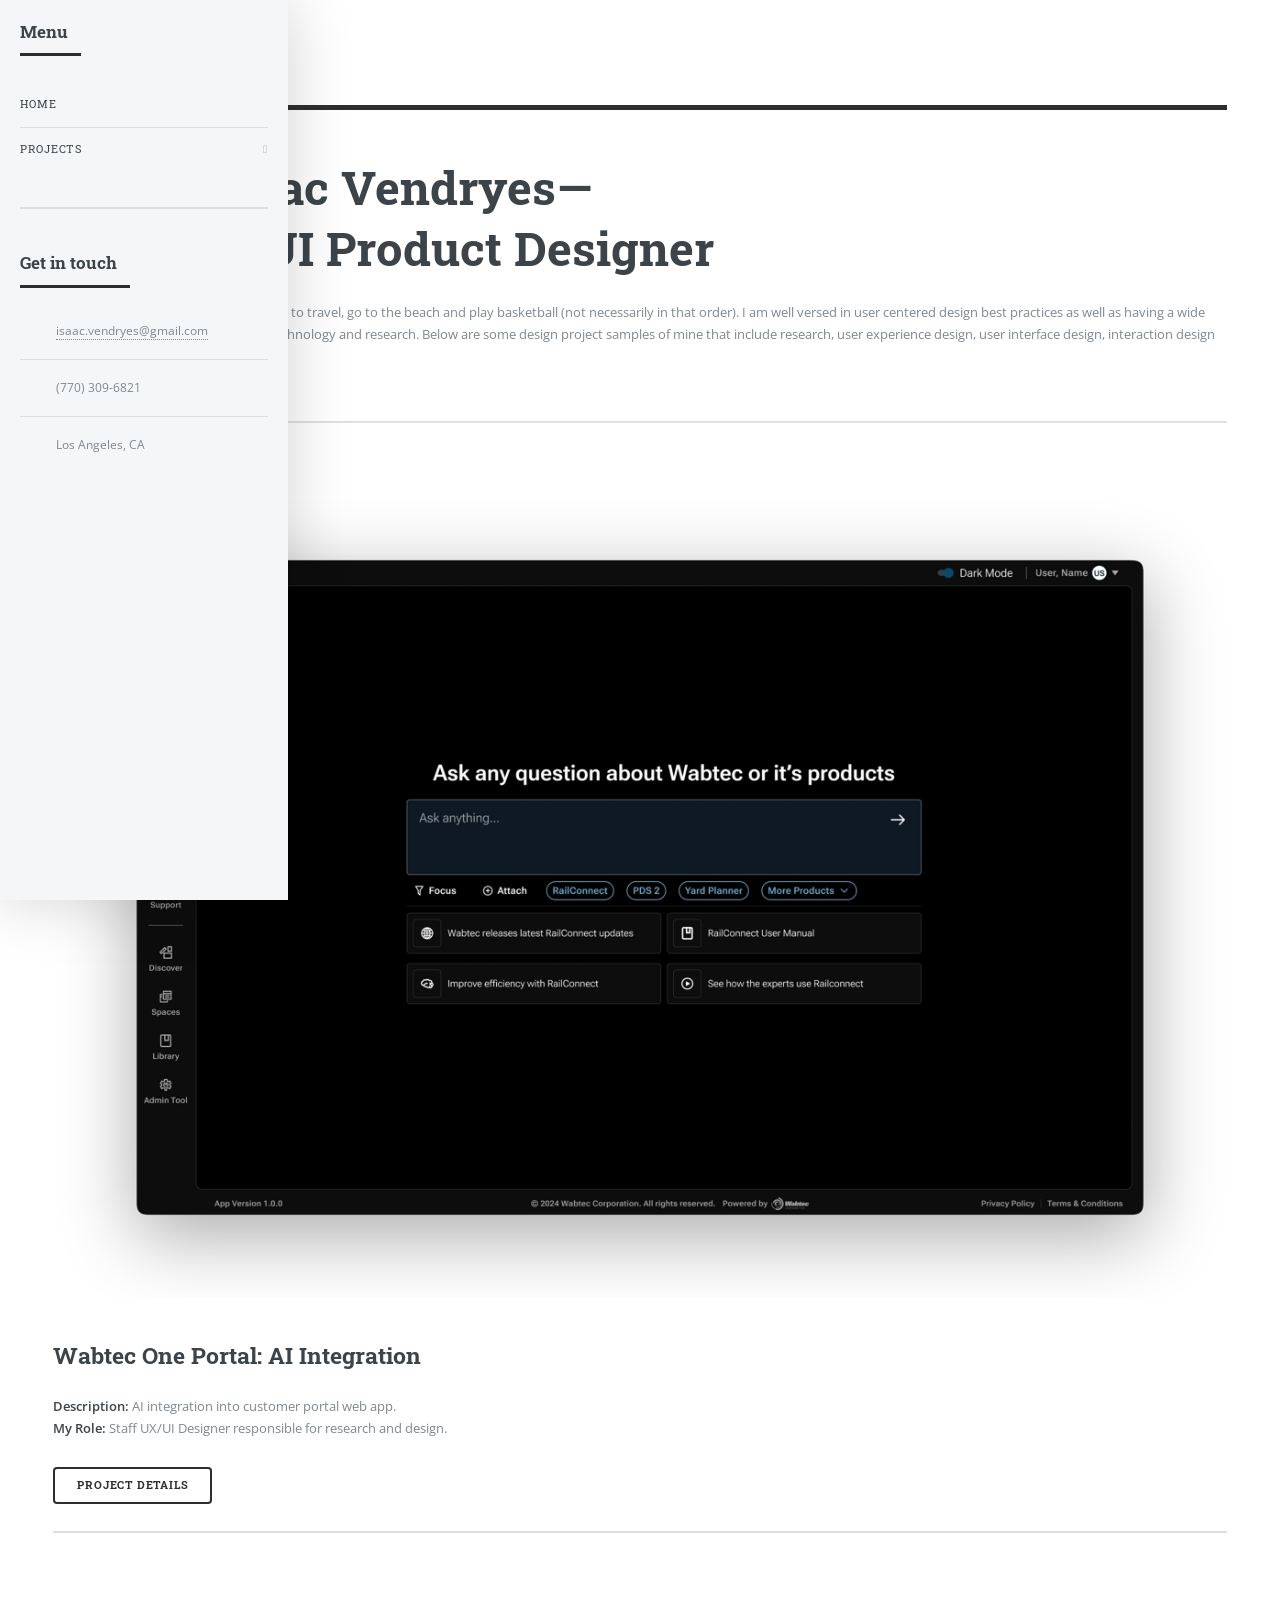
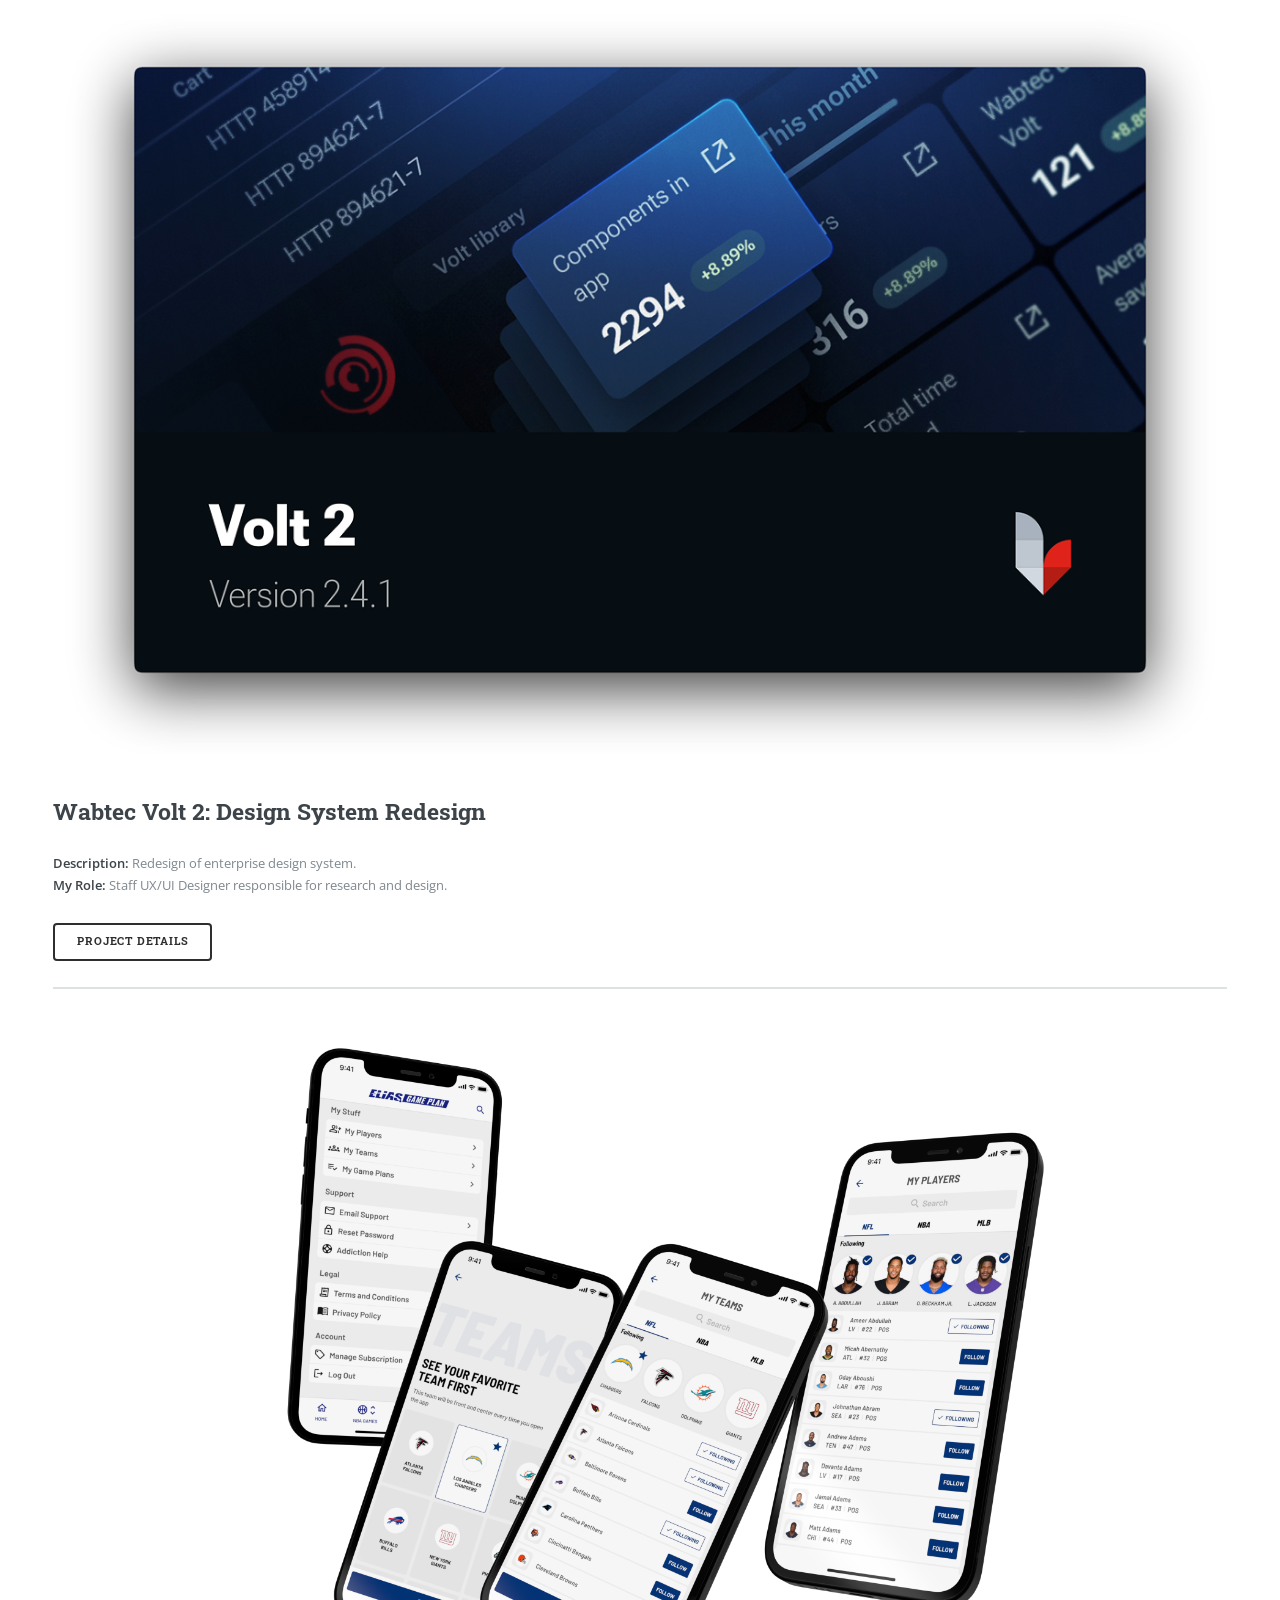
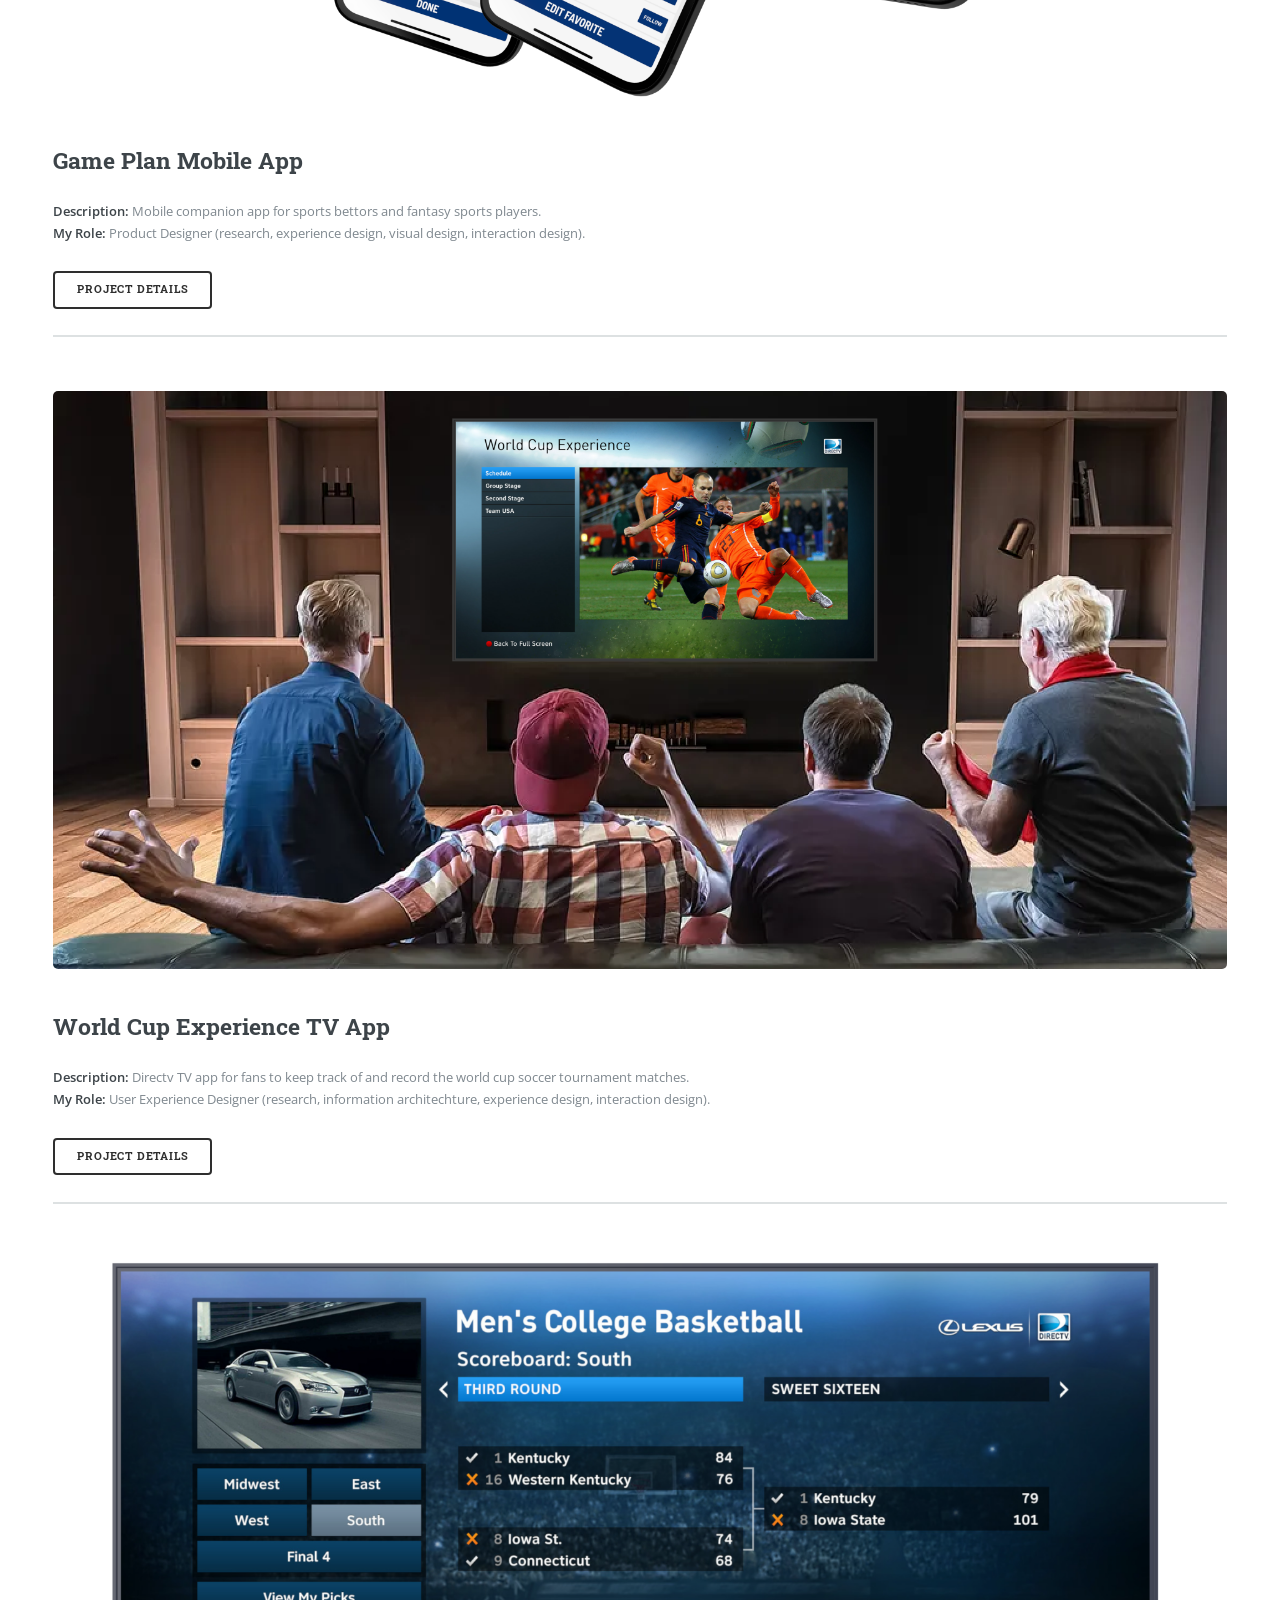
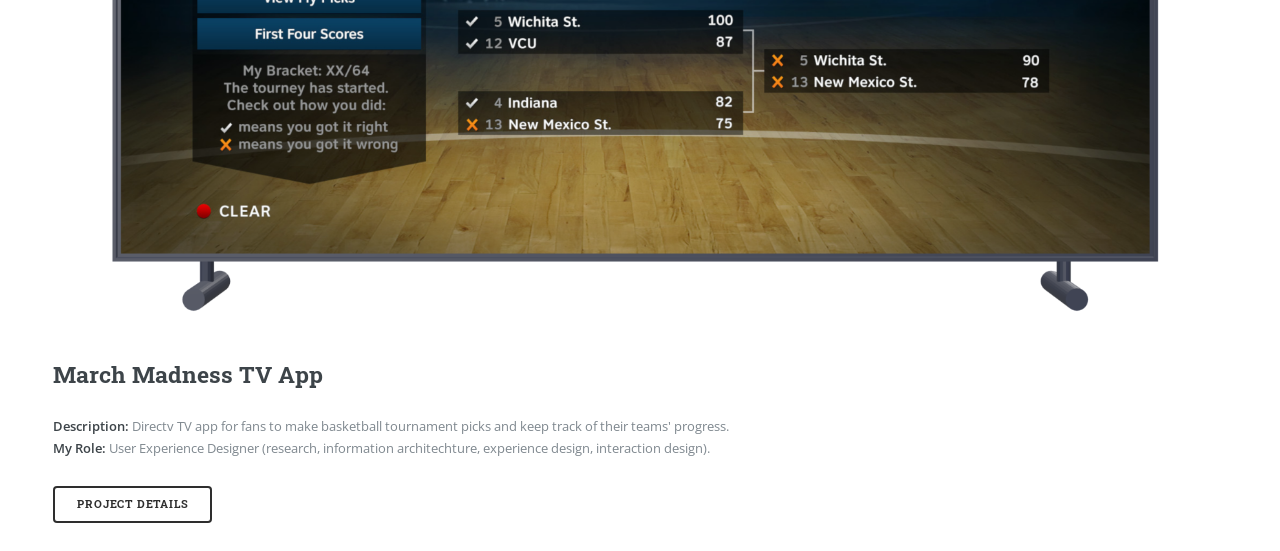
==== index.html @ cde34dbd "Copied codebase from local folder Copied portfolio website codebase from local folder" ====
<!DOCTYPE HTML>
<!--
	Editorial by HTML5 UP
	html5up.net | @ajlkn
	Free for personal and commercial use under the CCA 3.0 license (html5up.net/license)
-->
<html>
	<head>
		<!-- Global site tag (gtag.js) - Google Analytics -->
		<script async src="https://www.googletagmanager.com/gtag/js?id=UA-144030991-2"></script>
		<script>
		  window.dataLayer = window.dataLayer || [];
		  function gtag(){dataLayer.push(arguments);}
		  gtag('js', new Date());

		  gtag('config', 'UA-144030991-2');
		</script>
		<title>Isaac Vendryes — Product Design Portfolio</title>
		<meta charset="utf-8" />
		<meta name="viewport" content="width=device-width, initial-scale=1, user-scalable=no" />
		<!--[if lte IE 8]><script src="assets/js/ie/html5shiv.js"></script><![endif]-->
		<link rel="stylesheet" href="assets/css/main.css" />
		<!--[if lte IE 9]><link rel="stylesheet" href="assets/css/ie9.css" /><![endif]-->
		<!--[if lte IE 8]><link rel="stylesheet" href="assets/css/ie8.css" /><![endif]-->
	</head>
	<body>

		<!-- Wrapper -->
			<div id="wrapper">

				<!-- Main -->
					<div id="main">
						<div class="inner">

							<!-- Header -->
								<header id="header">
									<a href="index.html" class="logo"><strong>Isaac Vendryes</strong> Design Portfolio</a>
								</header>

							<!-- Banner -->
								<section id="banner">
									<div class="content">
										<header>
											<h1>Hi, I’m Isaac Vendryes—<br />
											 Staff UX/UI Product Designer</h1>
										</header>
										<p>I'm originally from Atlanta GA and I love to travel, go to the beach and play basketball (not necessarily in that order). I am well versed in user centered design best practices as well as having a wide skill set that spans the realms of art, technology and research. Below are some design project samples of mine that include research, user experience design, user interface design, interaction design and hand sketching.</p>
									</div>
								</section>
								<section>
									<span class="image main"><img src="img/wo_search_hero.png" alt="" /></span>

									<header class="main">
											<h2>Wabtec One Portal: AI Integration</h2>
									</header>
									<p>
										<b>Description: </b>AI integration into customer portal web app.
										<br>
										<b>My Role:</b> Staff UX/UI Designer responsible for research and design.
									</p>
									<a href="wabtec_one_ai_integration.html" class="button">project details</a>
								</section>
								<section>
									<span class="image main"><img src="img/v2_hero.png" alt="" /></span>

									<header class="main">
											<h2>Wabtec Volt 2: Design System Redesign</h2>
									</header>
									<p>
										<b>Description: </b>Redesign of enterprise design system.
										<br>
										<b>My Role:</b> Staff UX/UI Designer responsible for research and design.
									</p>
									<a href="volt2_design_system.html" class="button">project details</a>
								</section>
								<section>
									<span class="image main"><img src="img/gp_tossup.png" alt="" /></span>

									<header class="main">
											<h2>Game Plan Mobile App</h2>
									</header>
									<p>
										<b>Description: </b>Mobile companion app for sports bettors and fantasy sports players.
										<br>
										<b>My Role:</b> Product Designer (research, experience design, visual design, interaction design).
									</p>
									<a href="game_plan_mobile.html" class="button">project details</a>
								</section>
								<section>
									<span class="image main"><img src="img/wce_hero.png" alt="" /></span>

									<header class="main">
										<h2>World Cup Experience TV App</h2>
									</header>
									<p>
										<b>Description: </b>Directv TV app for fans to keep track of and record the world cup soccer tournament matches.
										<br>
										<b>My Role:</b> User Experience Designer (research, information architechture, experience design, interaction design).
									</p>
									<a href="world_cup_experience_tv_app.html" class="button">project details</a>
								</section>
								<section>
									<span class="image main"><img src="img/march_madness_hero.png" alt="" /></span>

									<header class="main">
										<h2>March Madness TV App</h2>
									</header>
									<p>
										<b>Description: </b>Directv TV app for fans to make basketball tournament picks and keep track of their teams' progress. 
										<br>
										<b>My Role:</b> User Experience Designer (research, information architechture, experience design, interaction design).
									</p>
									<a href="march_madness_tv_app.html" class="button">project details</a>
								</section>	
						</div>
					</div>

				<!-- Sidebar -->
						<div id="sidebar">
							<div class="inner">
								<nav id="menu">
									<header class="major">
										<h2>Menu</h2>
									</header>
									<ul>
										<li>
											<a href="index.html">Home</a>
										</li>
										<li>
											<span class="opener">Projects</span>
											<ul>
												<li><a href="https://www.figma.com/proto/1nWj0b2fGdoZUyURUzKcMD/Isaac-Vendryes---Design-Portfolio?node-id=517-562&page-id=210%3A451&starting-point-node-id=517%3A562&t=WQ0mRYRZgTZ2srFb-1" target="blank">Lastest Works</a></li>
												<li><a href="wabtec_one_ai_integration.html">Portal AI Integration</a></li>
												<li><a href="volt2_design_system.html">Design System Redesign</a></li>
												<li><a href="game_plan_mobile.html">Game Plan Mobile App</a></li>
												<li><a href="world_cup_experience_tv_app.html">World Cup Experience</a></li>
												<li><a href="march_madness_tv_app.html">March Madness</a></li>
											</ul>
										</li>
									</ul>	
								</nav>

								<!-- Section -->
								<section>
									<header class="major">
										<h2>Get in touch</h2>
									</header>
									<ul class="contact">
										<li class="fa-envelope-o"><a href="#">isaac.vendryes@gmail.com</a></li>
										<li class="fa-phone">(770) 309-6821</li>
										<li class="fa-home">Los Angeles, CA</li>
									</ul>
								</section>
							</div>
						</div>

		<!-- Scripts -->
			<script src="assets/js/jquery.min.js"></script>
			<script src="assets/js/skel.min.js"></script>
			<script src="assets/js/util.js"></script>
			<!--[if lte IE 8]><script src="assets/js/ie/respond.min.js"></script><![endif]-->
			<script src="assets/js/main.js"></script>

	</body>
</html>
---- assets/css/main.css ----
@import url(font-awesome.min.css);
@import url("https://fonts.googleapis.com/css?family=Open+Sans:400,600,400italic,600italic|Roboto+Slab:400,700");

/*
	Editorial by HTML5 UP
	html5up.net | @ajlkn
	Free for personal and commercial use under the CCA 3.0 license (html5up.net/license)
*/

/* Reset */

	html, body, div, span, applet, object, iframe, h1, h2, h3, h4, h5, h6, p, blockquote, pre, a, abbr, acronym, address, big, cite, code, del, dfn, em, img, ins, kbd, q, s, samp, small, strike, strong, sub, sup, tt, var, b, u, i, center, dl, dt, dd, ol, ul, li, fieldset, form, label, legend, table, caption, tbody, tfoot, thead, tr, th, td, article, aside, canvas, details, embed, figure, figcaption, footer, header, hgroup, menu, nav, output, ruby, section, summary, time, mark, audio, video {
		margin: 0;
		padding: 0;
		border: 0;
		font-size: 100%;
		font: inherit;
		vertical-align: baseline;
	}

	article, aside, details, figcaption, figure, footer, header, hgroup, menu, nav, section {
		display: block;
	}

	body {
		line-height: 1;
	}

	ol, ul {
		list-style: none;
	}

	blockquote, q {
		quotes: none;
	}

	blockquote:before, blockquote:after, q:before, q:after {
		content: '';
		content: none;
	}

	table {
		border-collapse: collapse;
		border-spacing: 0;
	}

	body {
		-webkit-text-size-adjust: none;
	}

/* Box Model */

	*, *:before, *:after {
		-moz-box-sizing: border-box;
		-webkit-box-sizing: border-box;
		box-sizing: border-box;
	}

/* Grid */

	.row {
		border-bottom: solid 1px transparent;
		-moz-box-sizing: border-box;
		-webkit-box-sizing: border-box;
		box-sizing: border-box;
	}

	.row > * {
		float: left;
		-moz-box-sizing: border-box;
		-webkit-box-sizing: border-box;
		box-sizing: border-box;
	}

	.row:after, .row:before {
		content: '';
		display: block;
		clear: both;
		height: 0;
	}

	.row.uniform > * > :first-child {
		margin-top: 0;
	}

	.row.uniform > * > :last-child {
		margin-bottom: 0;
	}

	.row.\30 \25 > * {
		padding: 0 0 0 0em;
	}

	.row.\30 \25 {
		margin: 0 0 -1px 0em;
	}

	.row.uniform.\30 \25 > * {
		padding: 0em 0 0 0em;
	}

	.row.uniform.\30 \25 {
		margin: 0em 0 -1px 0em;
	}

	.row > * {
		padding: 0 0 0 1.5em;
	}

	.row {
		margin: 0 0 -1px -1.5em;
	}

	.row.uniform > * {
		padding: 1.5em 0 0 1.5em;
	}

	.row.uniform {
		margin: -1.5em 0 -1px -1.5em;
	}

	.row.\32 00\25 > * {
		padding: 0 0 0 3em;
	}

	.row.\32 00\25 {
		margin: 0 0 -1px -3em;
	}

	.row.uniform.\32 00\25 > * {
		padding: 3em 0 0 3em;
	}

	.row.uniform.\32 00\25 {
		margin: -3em 0 -1px -3em;
	}

	.row.\31 50\25 > * {
		padding: 0 0 0 2.25em;
	}

	.row.\31 50\25 {
		margin: 0 0 -1px -2.25em;
	}

	.row.uniform.\31 50\25 > * {
		padding: 2.25em 0 0 2.25em;
	}

	.row.uniform.\31 50\25 {
		margin: -2.25em 0 -1px -2.25em;
	}

	.row.\35 0\25 > * {
		padding: 0 0 0 0.75em;
	}

	.row.\35 0\25 {
		margin: 0 0 -1px -0.75em;
	}

	.row.uniform.\35 0\25 > * {
		padding: 0.75em 0 0 0.75em;
	}

	.row.uniform.\35 0\25 {
		margin: -0.75em 0 -1px -0.75em;
	}

	.row.\32 5\25 > * {
		padding: 0 0 0 0.375em;
	}

	.row.\32 5\25 {
		margin: 0 0 -1px -0.375em;
	}

	.row.uniform.\32 5\25 > * {
		padding: 0.375em 0 0 0.375em;
	}

	.row.uniform.\32 5\25 {
		margin: -0.375em 0 -1px -0.375em;
	}

	.\31 2u, .\31 2u\24 {
		width: 100%;
		clear: none;
		margin-left: 0;
	}

	.\31 1u, .\31 1u\24 {
		width: 91.6666666667%;
		clear: none;
		margin-left: 0;
	}

	.\31 0u, .\31 0u\24 {
		width: 83.3333333333%;
		clear: none;
		margin-left: 0;
	}

	.\39 u, .\39 u\24 {
		width: 75%;
		clear: none;
		margin-left: 0;
	}

	.\38 u, .\38 u\24 {
		width: 66.6666666667%;
		clear: none;
		margin-left: 0;
	}

	.\37 u, .\37 u\24 {
		width: 58.3333333333%;
		clear: none;
		margin-left: 0;
	}

	.\36 u, .\36 u\24 {
		width: 50%;
		clear: none;
		margin-left: 0;
	}

	.\35 u, .\35 u\24 {
		width: 41.6666666667%;
		clear: none;
		margin-left: 0;
	}

	.\34 u, .\34 u\24 {
		width: 33.3333333333%;
		clear: none;
		margin-left: 0;
	}

	.\33 u, .\33 u\24 {
		width: 25%;
		clear: none;
		margin-left: 0;
	}

	.\32 u, .\32 u\24 {
		width: 16.6666666667%;
		clear: none;
		margin-left: 0;
	}

	.\31 u, .\31 u\24 {
		width: 8.3333333333%;
		clear: none;
		margin-left: 0;
	}

	.\31 2u\24 + *,
	.\31 1u\24 + *,
	.\31 0u\24 + *,
	.\39 u\24 + *,
	.\38 u\24 + *,
	.\37 u\24 + *,
	.\36 u\24 + *,
	.\35 u\24 + *,
	.\34 u\24 + *,
	.\33 u\24 + *,
	.\32 u\24 + *,
	.\31 u\24 + * {
		clear: left;
	}

	.\-11u {
		margin-left: 91.66667%;
	}

	.\-10u {
		margin-left: 83.33333%;
	}

	.\-9u {
		margin-left: 75%;
	}

	.\-8u {
		margin-left: 66.66667%;
	}

	.\-7u {
		margin-left: 58.33333%;
	}

	.\-6u {
		margin-left: 50%;
	}

	.\-5u {
		margin-left: 41.66667%;
	}

	.\-4u {
		margin-left: 33.33333%;
	}

	.\-3u {
		margin-left: 25%;
	}

	.\-2u {
		margin-left: 16.66667%;
	}

	.\-1u {
		margin-left: 8.33333%;
	}

	@media screen and (max-width: 1680px) {

		.row > * {
			padding: 0 0 0 1.5em;
		}

		.row {
			margin: 0 0 -1px -1.5em;
		}

		.row.uniform > * {
			padding: 1.5em 0 0 1.5em;
		}

		.row.uniform {
			margin: -1.5em 0 -1px -1.5em;
		}

		.row.\32 00\25 > * {
			padding: 0 0 0 3em;
		}

		.row.\32 00\25 {
			margin: 0 0 -1px -3em;
		}

		.row.uniform.\32 00\25 > * {
			padding: 3em 0 0 3em;
		}

		.row.uniform.\32 00\25 {
			margin: -3em 0 -1px -3em;
		}

		.row.\31 50\25 > * {
			padding: 0 0 0 2.25em;
		}

		.row.\31 50\25 {
			margin: 0 0 -1px -2.25em;
		}

		.row.uniform.\31 50\25 > * {
			padding: 2.25em 0 0 2.25em;
		}

		.row.uniform.\31 50\25 {
			margin: -2.25em 0 -1px -2.25em;
		}

		.row.\35 0\25 > * {
			padding: 0 0 0 0.75em;
		}

		.row.\35 0\25 {
			margin: 0 0 -1px -0.75em;
		}

		.row.uniform.\35 0\25 > * {
			padding: 0.75em 0 0 0.75em;
		}

		.row.uniform.\35 0\25 {
			margin: -0.75em 0 -1px -0.75em;
		}

		.row.\32 5\25 > * {
			padding: 0 0 0 0.375em;
		}

		.row.\32 5\25 {
			margin: 0 0 -1px -0.375em;
		}

		.row.uniform.\32 5\25 > * {
			padding: 0.375em 0 0 0.375em;
		}

		.row.uniform.\32 5\25 {
			margin: -0.375em 0 -1px -0.375em;
		}

		.\31 2u\28xlarge\29, .\31 2u\24\28xlarge\29 {
			width: 100%;
			clear: none;
			margin-left: 0;
		}

		.\31 1u\28xlarge\29, .\31 1u\24\28xlarge\29 {
			width: 91.6666666667%;
			clear: none;
			margin-left: 0;
		}

		.\31 0u\28xlarge\29, .\31 0u\24\28xlarge\29 {
			width: 83.3333333333%;
			clear: none;
			margin-left: 0;
		}

		.\39 u\28xlarge\29, .\39 u\24\28xlarge\29 {
			width: 75%;
			clear: none;
			margin-left: 0;
		}

		.\38 u\28xlarge\29, .\38 u\24\28xlarge\29 {
			width: 66.6666666667%;
			clear: none;
			margin-left: 0;
		}

		.\37 u\28xlarge\29, .\37 u\24\28xlarge\29 {
			width: 58.3333333333%;
			clear: none;
			margin-left: 0;
		}

		.\36 u\28xlarge\29, .\36 u\24\28xlarge\29 {
			width: 50%;
			clear: none;
			margin-left: 0;
		}

		.\35 u\28xlarge\29, .\35 u\24\28xlarge\29 {
			width: 41.6666666667%;
			clear: none;
			margin-left: 0;
		}

		.\34 u\28xlarge\29, .\34 u\24\28xlarge\29 {
			width: 33.3333333333%;
			clear: none;
			margin-left: 0;
		}

		.\33 u\28xlarge\29, .\33 u\24\28xlarge\29 {
			width: 25%;
			clear: none;
			margin-left: 0;
		}

		.\32 u\28xlarge\29, .\32 u\24\28xlarge\29 {
			width: 16.6666666667%;
			clear: none;
			margin-left: 0;
		}

		.\31 u\28xlarge\29, .\31 u\24\28xlarge\29 {
			width: 8.3333333333%;
			clear: none;
			margin-left: 0;
		}

		.\31 2u\24\28xlarge\29 + *,
		.\31 1u\24\28xlarge\29 + *,
		.\31 0u\24\28xlarge\29 + *,
		.\39 u\24\28xlarge\29 + *,
		.\38 u\24\28xlarge\29 + *,
		.\37 u\24\28xlarge\29 + *,
		.\36 u\24\28xlarge\29 + *,
		.\35 u\24\28xlarge\29 + *,
		.\34 u\24\28xlarge\29 + *,
		.\33 u\24\28xlarge\29 + *,
		.\32 u\24\28xlarge\29 + *,
		.\31 u\24\28xlarge\29 + * {
			clear: left;
		}

		.\-11u\28xlarge\29 {
			margin-left: 91.66667%;
		}

		.\-10u\28xlarge\29 {
			margin-left: 83.33333%;
		}

		.\-9u\28xlarge\29 {
			margin-left: 75%;
		}

		.\-8u\28xlarge\29 {
			margin-left: 66.66667%;
		}

		.\-7u\28xlarge\29 {
			margin-left: 58.33333%;
		}

		.\-6u\28xlarge\29 {
			margin-left: 50%;
		}

		.\-5u\28xlarge\29 {
			margin-left: 41.66667%;
		}

		.\-4u\28xlarge\29 {
			margin-left: 33.33333%;
		}

		.\-3u\28xlarge\29 {
			margin-left: 25%;
		}

		.\-2u\28xlarge\29 {
			margin-left: 16.66667%;
		}

		.\-1u\28xlarge\29 {
			margin-left: 8.33333%;
		}

	}

	@media screen and (max-width: 1280px) {

		.row > * {
			padding: 0 0 0 1.5em;
		}

		.row {
			margin: 0 0 -1px -1.5em;
		}

		.row.uniform > * {
			padding: 1.5em 0 0 1.5em;
		}

		.row.uniform {
			margin: -1.5em 0 -1px -1.5em;
		}

		.row.\32 00\25 > * {
			padding: 0 0 0 3em;
		}

		.row.\32 00\25 {
			margin: 0 0 -1px -3em;
		}

		.row.uniform.\32 00\25 > * {
			padding: 3em 0 0 3em;
		}

		.row.uniform.\32 00\25 {
			margin: -3em 0 -1px -3em;
		}

		.row.\31 50\25 > * {
			padding: 0 0 0 2.25em;
		}

		.row.\31 50\25 {
			margin: 0 0 -1px -2.25em;
		}

		.row.uniform.\31 50\25 > * {
			padding: 2.25em 0 0 2.25em;
		}

		.row.uniform.\31 50\25 {
			margin: -2.25em 0 -1px -2.25em;
		}

		.row.\35 0\25 > * {
			padding: 0 0 0 0.75em;
		}

		.row.\35 0\25 {
			margin: 0 0 -1px -0.75em;
		}

		.row.uniform.\35 0\25 > * {
			padding: 0.75em 0 0 0.75em;
		}

		.row.uniform.\35 0\25 {
			margin: -0.75em 0 -1px -0.75em;
		}

		.row.\32 5\25 > * {
			padding: 0 0 0 0.375em;
		}

		.row.\32 5\25 {
			margin: 0 0 -1px -0.375em;
		}

		.row.uniform.\32 5\25 > * {
			padding: 0.375em 0 0 0.375em;
		}

		.row.uniform.\32 5\25 {
			margin: -0.375em 0 -1px -0.375em;
		}

		.\31 2u\28large\29, .\31 2u\24\28large\29 {
			width: 100%;
			clear: none;
			margin-left: 0;
		}

		.\31 1u\28large\29, .\31 1u\24\28large\29 {
			width: 91.6666666667%;
			clear: none;
			margin-left: 0;
		}

		.\31 0u\28large\29, .\31 0u\24\28large\29 {
			width: 83.3333333333%;
			clear: none;
			margin-left: 0;
		}

		.\39 u\28large\29, .\39 u\24\28large\29 {
			width: 75%;
			clear: none;
			margin-left: 0;
		}

		.\38 u\28large\29, .\38 u\24\28large\29 {
			width: 66.6666666667%;
			clear: none;
			margin-left: 0;
		}

		.\37 u\28large\29, .\37 u\24\28large\29 {
			width: 58.3333333333%;
			clear: none;
			margin-left: 0;
		}

		.\36 u\28large\29, .\36 u\24\28large\29 {
			width: 50%;
			clear: none;
			margin-left: 0;
		}

		.\35 u\28large\29, .\35 u\24\28large\29 {
			width: 41.6666666667%;
			clear: none;
			margin-left: 0;
		}

		.\34 u\28large\29, .\34 u\24\28large\29 {
			width: 33.3333333333%;
			clear: none;
			margin-left: 0;
		}

		.\33 u\28large\29, .\33 u\24\28large\29 {
			width: 25%;
			clear: none;
			margin-left: 0;
		}

		.\32 u\28large\29, .\32 u\24\28large\29 {
			width: 16.6666666667%;
			clear: none;
			margin-left: 0;
		}

		.\31 u\28large\29, .\31 u\24\28large\29 {
			width: 8.3333333333%;
			clear: none;
			margin-left: 0;
		}

		.\31 2u\24\28large\29 + *,
		.\31 1u\24\28large\29 + *,
		.\31 0u\24\28large\29 + *,
		.\39 u\24\28large\29 + *,
		.\38 u\24\28large\29 + *,
		.\37 u\24\28large\29 + *,
		.\36 u\24\28large\29 + *,
		.\35 u\24\28large\29 + *,
		.\34 u\24\28large\29 + *,
		.\33 u\24\28large\29 + *,
		.\32 u\24\28large\29 + *,
		.\31 u\24\28large\29 + * {
			clear: left;
		}

		.\-11u\28large\29 {
			margin-left: 91.66667%;
		}

		.\-10u\28large\29 {
			margin-left: 83.33333%;
		}

		.\-9u\28large\29 {
			margin-left: 75%;
		}

		.\-8u\28large\29 {
			margin-left: 66.66667%;
		}

		.\-7u\28large\29 {
			margin-left: 58.33333%;
		}

		.\-6u\28large\29 {
			margin-left: 50%;
		}

		.\-5u\28large\29 {
			margin-left: 41.66667%;
		}

		.\-4u\28large\29 {
			margin-left: 33.33333%;
		}

		.\-3u\28large\29 {
			margin-left: 25%;
		}

		.\-2u\28large\29 {
			margin-left: 16.66667%;
		}

		.\-1u\28large\29 {
			margin-left: 8.33333%;
		}

	}

	@media screen and (max-width: 980px) {

		.row > * {
			padding: 0 0 0 1.5em;
		}

		.row {
			margin: 0 0 -1px -1.5em;
		}

		.row.uniform > * {
			padding: 1.5em 0 0 1.5em;
		}

		.row.uniform {
			margin: -1.5em 0 -1px -1.5em;
		}

		.row.\32 00\25 > * {
			padding: 0 0 0 3em;
		}

		.row.\32 00\25 {
			margin: 0 0 -1px -3em;
		}

		.row.uniform.\32 00\25 > * {
			padding: 3em 0 0 3em;
		}

		.row.uniform.\32 00\25 {
			margin: -3em 0 -1px -3em;
		}

		.row.\31 50\25 > * {
			padding: 0 0 0 2.25em;
		}

		.row.\31 50\25 {
			margin: 0 0 -1px -2.25em;
		}

		.row.uniform.\31 50\25 > * {
			padding: 2.25em 0 0 2.25em;
		}

		.row.uniform.\31 50\25 {
			margin: -2.25em 0 -1px -2.25em;
		}

		.row.\35 0\25 > * {
			padding: 0 0 0 0.75em;
		}

		.row.\35 0\25 {
			margin: 0 0 -1px -0.75em;
		}

		.row.uniform.\35 0\25 > * {
			padding: 0.75em 0 0 0.75em;
		}

		.row.uniform.\35 0\25 {
			margin: -0.75em 0 -1px -0.75em;
		}

		.row.\32 5\25 > * {
			padding: 0 0 0 0.375em;
		}

		.row.\32 5\25 {
			margin: 0 0 -1px -0.375em;
		}

		.row.uniform.\32 5\25 > * {
			padding: 0.375em 0 0 0.375em;
		}

		.row.uniform.\32 5\25 {
			margin: -0.375em 0 -1px -0.375em;
		}

		.\31 2u\28medium\29, .\31 2u\24\28medium\29 {
			width: 100%;
			clear: none;
			margin-left: 0;
		}

		.\31 1u\28medium\29, .\31 1u\24\28medium\29 {
			width: 91.6666666667%;
			clear: none;
			margin-left: 0;
		}

		.\31 0u\28medium\29, .\31 0u\24\28medium\29 {
			width: 83.3333333333%;
			clear: none;
			margin-left: 0;
		}

		.\39 u\28medium\29, .\39 u\24\28medium\29 {
			width: 75%;
			clear: none;
			margin-left: 0;
		}

		.\38 u\28medium\29, .\38 u\24\28medium\29 {
			width: 66.6666666667%;
			clear: none;
			margin-left: 0;
		}

		.\37 u\28medium\29, .\37 u\24\28medium\29 {
			width: 58.3333333333%;
			clear: none;
			margin-left: 0;
		}

		.\36 u\28medium\29, .\36 u\24\28medium\29 {
			width: 50%;
			clear: none;
			margin-left: 0;
		}

		.\35 u\28medium\29, .\35 u\24\28medium\29 {
			width: 41.6666666667%;
			clear: none;
			margin-left: 0;
		}

		.\34 u\28medium\29, .\34 u\24\28medium\29 {
			width: 33.3333333333%;
			clear: none;
			margin-left: 0;
		}

		.\33 u\28medium\29, .\33 u\24\28medium\29 {
			width: 25%;
			clear: none;
			margin-left: 0;
		}

		.\32 u\28medium\29, .\32 u\24\28medium\29 {
			width: 16.6666666667%;
			clear: none;
			margin-left: 0;
		}

		.\31 u\28medium\29, .\31 u\24\28medium\29 {
			width: 8.3333333333%;
			clear: none;
			margin-left: 0;
		}

		.\31 2u\24\28medium\29 + *,
		.\31 1u\24\28medium\29 + *,
		.\31 0u\24\28medium\29 + *,
		.\39 u\24\28medium\29 + *,
		.\38 u\24\28medium\29 + *,
		.\37 u\24\28medium\29 + *,
		.\36 u\24\28medium\29 + *,
		.\35 u\24\28medium\29 + *,
		.\34 u\24\28medium\29 + *,
		.\33 u\24\28medium\29 + *,
		.\32 u\24\28medium\29 + *,
		.\31 u\24\28medium\29 + * {
			clear: left;
		}

		.\-11u\28medium\29 {
			margin-left: 91.66667%;
		}

		.\-10u\28medium\29 {
			margin-left: 83.33333%;
		}

		.\-9u\28medium\29 {
			margin-left: 75%;
		}

		.\-8u\28medium\29 {
			margin-left: 66.66667%;
		}

		.\-7u\28medium\29 {
			margin-left: 58.33333%;
		}

		.\-6u\28medium\29 {
			margin-left: 50%;
		}

		.\-5u\28medium\29 {
			margin-left: 41.66667%;
		}

		.\-4u\28medium\29 {
			margin-left: 33.33333%;
		}

		.\-3u\28medium\29 {
			margin-left: 25%;
		}

		.\-2u\28medium\29 {
			margin-left: 16.66667%;
		}

		.\-1u\28medium\29 {
			margin-left: 8.33333%;
		}

	}

	@media screen and (max-width: 736px) {

		.row > * {
			padding: 0 0 0 1.5em;
		}

		.row {
			margin: 0 0 -1px -1.5em;
		}

		.row.uniform > * {
			padding: 1.5em 0 0 1.5em;
		}

		.row.uniform {
			margin: -1.5em 0 -1px -1.5em;
		}

		.row.\32 00\25 > * {
			padding: 0 0 0 3em;
		}

		.row.\32 00\25 {
			margin: 0 0 -1px -3em;
		}

		.row.uniform.\32 00\25 > * {
			padding: 3em 0 0 3em;
		}

		.row.uniform.\32 00\25 {
			margin: -3em 0 -1px -3em;
		}

		.row.\31 50\25 > * {
			padding: 0 0 0 2.25em;
		}

		.row.\31 50\25 {
			margin: 0 0 -1px -2.25em;
		}

		.row.uniform.\31 50\25 > * {
			padding: 2.25em 0 0 2.25em;
		}

		.row.uniform.\31 50\25 {
			margin: -2.25em 0 -1px -2.25em;
		}

		.row.\35 0\25 > * {
			padding: 0 0 0 0.75em;
		}

		.row.\35 0\25 {
			margin: 0 0 -1px -0.75em;
		}

		.row.uniform.\35 0\25 > * {
			padding: 0.75em 0 0 0.75em;
		}

		.row.uniform.\35 0\25 {
			margin: -0.75em 0 -1px -0.75em;
		}

		.row.\32 5\25 > * {
			padding: 0 0 0 0.375em;
		}

		.row.\32 5\25 {
			margin: 0 0 -1px -0.375em;
		}

		.row.uniform.\32 5\25 > * {
			padding: 0.375em 0 0 0.375em;
		}

		.row.uniform.\32 5\25 {
			margin: -0.375em 0 -1px -0.375em;
		}

		.\31 2u\28small\29, .\31 2u\24\28small\29 {
			width: 100%;
			clear: none;
			margin-left: 0;
		}

		.\31 1u\28small\29, .\31 1u\24\28small\29 {
			width: 91.6666666667%;
			clear: none;
			margin-left: 0;
		}

		.\31 0u\28small\29, .\31 0u\24\28small\29 {
			width: 83.3333333333%;
			clear: none;
			margin-left: 0;
		}

		.\39 u\28small\29, .\39 u\24\28small\29 {
			width: 75%;
			clear: none;
			margin-left: 0;
		}

		.\38 u\28small\29, .\38 u\24\28small\29 {
			width: 66.6666666667%;
			clear: none;
			margin-left: 0;
		}

		.\37 u\28small\29, .\37 u\24\28small\29 {
			width: 58.3333333333%;
			clear: none;
			margin-left: 0;
		}

		.\36 u\28small\29, .\36 u\24\28small\29 {
			width: 50%;
			clear: none;
			margin-left: 0;
		}

		.\35 u\28small\29, .\35 u\24\28small\29 {
			width: 41.6666666667%;
			clear: none;
			margin-left: 0;
		}

		.\34 u\28small\29, .\34 u\24\28small\29 {
			width: 33.3333333333%;
			clear: none;
			margin-left: 0;
		}

		.\33 u\28small\29, .\33 u\24\28small\29 {
			width: 25%;
			clear: none;
			margin-left: 0;
		}

		.\32 u\28small\29, .\32 u\24\28small\29 {
			width: 16.6666666667%;
			clear: none;
			margin-left: 0;
		}

		.\31 u\28small\29, .\31 u\24\28small\29 {
			width: 8.3333333333%;
			clear: none;
			margin-left: 0;
		}

		.\31 2u\24\28small\29 + *,
		.\31 1u\24\28small\29 + *,
		.\31 0u\24\28small\29 + *,
		.\39 u\24\28small\29 + *,
		.\38 u\24\28small\29 + *,
		.\37 u\24\28small\29 + *,
		.\36 u\24\28small\29 + *,
		.\35 u\24\28small\29 + *,
		.\34 u\24\28small\29 + *,
		.\33 u\24\28small\29 + *,
		.\32 u\24\28small\29 + *,
		.\31 u\24\28small\29 + * {
			clear: left;
		}

		.\-11u\28small\29 {
			margin-left: 91.66667%;
		}

		.\-10u\28small\29 {
			margin-left: 83.33333%;
		}

		.\-9u\28small\29 {
			margin-left: 75%;
		}

		.\-8u\28small\29 {
			margin-left: 66.66667%;
		}

		.\-7u\28small\29 {
			margin-left: 58.33333%;
		}

		.\-6u\28small\29 {
			margin-left: 50%;
		}

		.\-5u\28small\29 {
			margin-left: 41.66667%;
		}

		.\-4u\28small\29 {
			margin-left: 33.33333%;
		}

		.\-3u\28small\29 {
			margin-left: 25%;
		}

		.\-2u\28small\29 {
			margin-left: 16.66667%;
		}

		.\-1u\28small\29 {
			margin-left: 8.33333%;
		}

	}

	@media screen and (max-width: 480px) {

		.row > * {
			padding: 0 0 0 1.5em;
		}

		.row {
			margin: 0 0 -1px -1.5em;
		}

		.row.uniform > * {
			padding: 1.5em 0 0 1.5em;
		}

		.row.uniform {
			margin: -1.5em 0 -1px -1.5em;
		}

		.row.\32 00\25 > * {
			padding: 0 0 0 3em;
		}

		.row.\32 00\25 {
			margin: 0 0 -1px -3em;
		}

		.row.uniform.\32 00\25 > * {
			padding: 3em 0 0 3em;
		}

		.row.uniform.\32 00\25 {
			margin: -3em 0 -1px -3em;
		}

		.row.\31 50\25 > * {
			padding: 0 0 0 2.25em;
		}

		.row.\31 50\25 {
			margin: 0 0 -1px -2.25em;
		}

		.row.uniform.\31 50\25 > * {
			padding: 2.25em 0 0 2.25em;
		}

		.row.uniform.\31 50\25 {
			margin: -2.25em 0 -1px -2.25em;
		}

		.row.\35 0\25 > * {
			padding: 0 0 0 0.75em;
		}

		.row.\35 0\25 {
			margin: 0 0 -1px -0.75em;
		}

		.row.uniform.\35 0\25 > * {
			padding: 0.75em 0 0 0.75em;
		}

		.row.uniform.\35 0\25 {
			margin: -0.75em 0 -1px -0.75em;
		}

		.row.\32 5\25 > * {
			padding: 0 0 0 0.375em;
		}

		.row.\32 5\25 {
			margin: 0 0 -1px -0.375em;
		}

		.row.uniform.\32 5\25 > * {
			padding: 0.375em 0 0 0.375em;
		}

		.row.uniform.\32 5\25 {
			margin: -0.375em 0 -1px -0.375em;
		}

		.\31 2u\28xsmall\29, .\31 2u\24\28xsmall\29 {
			width: 100%;
			clear: none;
			margin-left: 0;
		}

		.\31 1u\28xsmall\29, .\31 1u\24\28xsmall\29 {
			width: 91.6666666667%;
			clear: none;
			margin-left: 0;
		}

		.\31 0u\28xsmall\29, .\31 0u\24\28xsmall\29 {
			width: 83.3333333333%;
			clear: none;
			margin-left: 0;
		}

		.\39 u\28xsmall\29, .\39 u\24\28xsmall\29 {
			width: 75%;
			clear: none;
			margin-left: 0;
		}

		.\38 u\28xsmall\29, .\38 u\24\28xsmall\29 {
			width: 66.6666666667%;
			clear: none;
			margin-left: 0;
		}

		.\37 u\28xsmall\29, .\37 u\24\28xsmall\29 {
			width: 58.3333333333%;
			clear: none;
			margin-left: 0;
		}

		.\36 u\28xsmall\29, .\36 u\24\28xsmall\29 {
			width: 50%;
			clear: none;
			margin-left: 0;
		}

		.\35 u\28xsmall\29, .\35 u\24\28xsmall\29 {
			width: 41.6666666667%;
			clear: none;
			margin-left: 0;
		}

		.\34 u\28xsmall\29, .\34 u\24\28xsmall\29 {
			width: 33.3333333333%;
			clear: none;
			margin-left: 0;
		}

		.\33 u\28xsmall\29, .\33 u\24\28xsmall\29 {
			width: 25%;
			clear: none;
			margin-left: 0;
		}

		.\32 u\28xsmall\29, .\32 u\24\28xsmall\29 {
			width: 16.6666666667%;
			clear: none;
			margin-left: 0;
		}

		.\31 u\28xsmall\29, .\31 u\24\28xsmall\29 {
			width: 8.3333333333%;
			clear: none;
			margin-left: 0;
		}

		.\31 2u\24\28xsmall\29 + *,
		.\31 1u\24\28xsmall\29 + *,
		.\31 0u\24\28xsmall\29 + *,
		.\39 u\24\28xsmall\29 + *,
		.\38 u\24\28xsmall\29 + *,
		.\37 u\24\28xsmall\29 + *,
		.\36 u\24\28xsmall\29 + *,
		.\35 u\24\28xsmall\29 + *,
		.\34 u\24\28xsmall\29 + *,
		.\33 u\24\28xsmall\29 + *,
		.\32 u\24\28xsmall\29 + *,
		.\31 u\24\28xsmall\29 + * {
			clear: left;
		}

		.\-11u\28xsmall\29 {
			margin-left: 91.66667%;
		}

		.\-10u\28xsmall\29 {
			margin-left: 83.33333%;
		}

		.\-9u\28xsmall\29 {
			margin-left: 75%;
		}

		.\-8u\28xsmall\29 {
			margin-left: 66.66667%;
		}

		.\-7u\28xsmall\29 {
			margin-left: 58.33333%;
		}

		.\-6u\28xsmall\29 {
			margin-left: 50%;
		}

		.\-5u\28xsmall\29 {
			margin-left: 41.66667%;
		}

		.\-4u\28xsmall\29 {
			margin-left: 33.33333%;
		}

		.\-3u\28xsmall\29 {
			margin-left: 25%;
		}

		.\-2u\28xsmall\29 {
			margin-left: 16.66667%;
		}

		.\-1u\28xsmall\29 {
			margin-left: 8.33333%;
		}

	}

	@media screen and (max-width: 360px) {

		.row > * {
			padding: 0 0 0 1.5em;
		}

		.row {
			margin: 0 0 -1px -1.5em;
		}

		.row.uniform > * {
			padding: 1.5em 0 0 1.5em;
		}

		.row.uniform {
			margin: -1.5em 0 -1px -1.5em;
		}

		.row.\32 00\25 > * {
			padding: 0 0 0 3em;
		}

		.row.\32 00\25 {
			margin: 0 0 -1px -3em;
		}

		.row.uniform.\32 00\25 > * {
			padding: 3em 0 0 3em;
		}

		.row.uniform.\32 00\25 {
			margin: -3em 0 -1px -3em;
		}

		.row.\31 50\25 > * {
			padding: 0 0 0 2.25em;
		}

		.row.\31 50\25 {
			margin: 0 0 -1px -2.25em;
		}

		.row.uniform.\31 50\25 > * {
			padding: 2.25em 0 0 2.25em;
		}

		.row.uniform.\31 50\25 {
			margin: -2.25em 0 -1px -2.25em;
		}

		.row.\35 0\25 > * {
			padding: 0 0 0 0.75em;
		}

		.row.\35 0\25 {
			margin: 0 0 -1px -0.75em;
		}

		.row.uniform.\35 0\25 > * {
			padding: 0.75em 0 0 0.75em;
		}

		.row.uniform.\35 0\25 {
			margin: -0.75em 0 -1px -0.75em;
		}

		.row.\32 5\25 > * {
			padding: 0 0 0 0.375em;
		}

		.row.\32 5\25 {
			margin: 0 0 -1px -0.375em;
		}

		.row.uniform.\32 5\25 > * {
			padding: 0.375em 0 0 0.375em;
		}

		.row.uniform.\32 5\25 {
			margin: -0.375em 0 -1px -0.375em;
		}

		.\31 2u\28xxsmall\29, .\31 2u\24\28xxsmall\29 {
			width: 100%;
			clear: none;
			margin-left: 0;
		}

		.\31 1u\28xxsmall\29, .\31 1u\24\28xxsmall\29 {
			width: 91.6666666667%;
			clear: none;
			margin-left: 0;
		}

		.\31 0u\28xxsmall\29, .\31 0u\24\28xxsmall\29 {
			width: 83.3333333333%;
			clear: none;
			margin-left: 0;
		}

		.\39 u\28xxsmall\29, .\39 u\24\28xxsmall\29 {
			width: 75%;
			clear: none;
			margin-left: 0;
		}

		.\38 u\28xxsmall\29, .\38 u\24\28xxsmall\29 {
			width: 66.6666666667%;
			clear: none;
			margin-left: 0;
		}

		.\37 u\28xxsmall\29, .\37 u\24\28xxsmall\29 {
			width: 58.3333333333%;
			clear: none;
			margin-left: 0;
		}

		.\36 u\28xxsmall\29, .\36 u\24\28xxsmall\29 {
			width: 50%;
			clear: none;
			margin-left: 0;
		}

		.\35 u\28xxsmall\29, .\35 u\24\28xxsmall\29 {
			width: 41.6666666667%;
			clear: none;
			margin-left: 0;
		}

		.\34 u\28xxsmall\29, .\34 u\24\28xxsmall\29 {
			width: 33.3333333333%;
			clear: none;
			margin-left: 0;
		}

		.\33 u\28xxsmall\29, .\33 u\24\28xxsmall\29 {
			width: 25%;
			clear: none;
			margin-left: 0;
		}

		.\32 u\28xxsmall\29, .\32 u\24\28xxsmall\29 {
			width: 16.6666666667%;
			clear: none;
			margin-left: 0;
		}

		.\31 u\28xxsmall\29, .\31 u\24\28xxsmall\29 {
			width: 8.3333333333%;
			clear: none;
			margin-left: 0;
		}

		.\31 2u\24\28xxsmall\29 + *,
		.\31 1u\24\28xxsmall\29 + *,
		.\31 0u\24\28xxsmall\29 + *,
		.\39 u\24\28xxsmall\29 + *,
		.\38 u\24\28xxsmall\29 + *,
		.\37 u\24\28xxsmall\29 + *,
		.\36 u\24\28xxsmall\29 + *,
		.\35 u\24\28xxsmall\29 + *,
		.\34 u\24\28xxsmall\29 + *,
		.\33 u\24\28xxsmall\29 + *,
		.\32 u\24\28xxsmall\29 + *,
		.\31 u\24\28xxsmall\29 + * {
			clear: left;
		}

		.\-11u\28xxsmall\29 {
			margin-left: 91.66667%;
		}

		.\-10u\28xxsmall\29 {
			margin-left: 83.33333%;
		}

		.\-9u\28xxsmall\29 {
			margin-left: 75%;
		}

		.\-8u\28xxsmall\29 {
			margin-left: 66.66667%;
		}

		.\-7u\28xxsmall\29 {
			margin-left: 58.33333%;
		}

		.\-6u\28xxsmall\29 {
			margin-left: 50%;
		}

		.\-5u\28xxsmall\29 {
			margin-left: 41.66667%;
		}

		.\-4u\28xxsmall\29 {
			margin-left: 33.33333%;
		}

		.\-3u\28xxsmall\29 {
			margin-left: 25%;
		}

		.\-2u\28xxsmall\29 {
			margin-left: 16.66667%;
		}

		.\-1u\28xxsmall\29 {
			margin-left: 8.33333%;
		}

	}

	@media screen and (min-width: 1681px) {

		.row > * {
			padding: 0 0 0 1.5em;
		}

		.row {
			margin: 0 0 -1px -1.5em;
		}

		.row.uniform > * {
			padding: 1.5em 0 0 1.5em;
		}

		.row.uniform {
			margin: -1.5em 0 -1px -1.5em;
		}

		.row.\32 00\25 > * {
			padding: 0 0 0 3em;
		}

		.row.\32 00\25 {
			margin: 0 0 -1px -3em;
		}

		.row.uniform.\32 00\25 > * {
			padding: 3em 0 0 3em;
		}

		.row.uniform.\32 00\25 {
			margin: -3em 0 -1px -3em;
		}

		.row.\31 50\25 > * {
			padding: 0 0 0 2.25em;
		}

		.row.\31 50\25 {
			margin: 0 0 -1px -2.25em;
		}

		.row.uniform.\31 50\25 > * {
			padding: 2.25em 0 0 2.25em;
		}

		.row.uniform.\31 50\25 {
			margin: -2.25em 0 -1px -2.25em;
		}

		.row.\35 0\25 > * {
			padding: 0 0 0 0.75em;
		}

		.row.\35 0\25 {
			margin: 0 0 -1px -0.75em;
		}

		.row.uniform.\35 0\25 > * {
			padding: 0.75em 0 0 0.75em;
		}

		.row.uniform.\35 0\25 {
			margin: -0.75em 0 -1px -0.75em;
		}

		.row.\32 5\25 > * {
			padding: 0 0 0 0.375em;
		}

		.row.\32 5\25 {
			margin: 0 0 -1px -0.375em;
		}

		.row.uniform.\32 5\25 > * {
			padding: 0.375em 0 0 0.375em;
		}

		.row.uniform.\32 5\25 {
			margin: -0.375em 0 -1px -0.375em;
		}

		.\31 2u\28xlarge-to-max\29, .\31 2u\24\28xlarge-to-max\29 {
			width: 100%;
			clear: none;
			margin-left: 0;
		}

		.\31 1u\28xlarge-to-max\29, .\31 1u\24\28xlarge-to-max\29 {
			width: 91.6666666667%;
			clear: none;
			margin-left: 0;
		}

		.\31 0u\28xlarge-to-max\29, .\31 0u\24\28xlarge-to-max\29 {
			width: 83.3333333333%;
			clear: none;
			margin-left: 0;
		}

		.\39 u\28xlarge-to-max\29, .\39 u\24\28xlarge-to-max\29 {
			width: 75%;
			clear: none;
			margin-left: 0;
		}

		.\38 u\28xlarge-to-max\29, .\38 u\24\28xlarge-to-max\29 {
			width: 66.6666666667%;
			clear: none;
			margin-left: 0;
		}

		.\37 u\28xlarge-to-max\29, .\37 u\24\28xlarge-to-max\29 {
			width: 58.3333333333%;
			clear: none;
			margin-left: 0;
		}

		.\36 u\28xlarge-to-max\29, .\36 u\24\28xlarge-to-max\29 {
			width: 50%;
			clear: none;
			margin-left: 0;
		}

		.\35 u\28xlarge-to-max\29, .\35 u\24\28xlarge-to-max\29 {
			width: 41.6666666667%;
			clear: none;
			margin-left: 0;
		}

		.\34 u\28xlarge-to-max\29, .\34 u\24\28xlarge-to-max\29 {
			width: 33.3333333333%;
			clear: none;
			margin-left: 0;
		}

		.\33 u\28xlarge-to-max\29, .\33 u\24\28xlarge-to-max\29 {
			width: 25%;
			clear: none;
			margin-left: 0;
		}

		.\32 u\28xlarge-to-max\29, .\32 u\24\28xlarge-to-max\29 {
			width: 16.6666666667%;
			clear: none;
			margin-left: 0;
		}

		.\31 u\28xlarge-to-max\29, .\31 u\24\28xlarge-to-max\29 {
			width: 8.3333333333%;
			clear: none;
			margin-left: 0;
		}

		.\31 2u\24\28xlarge-to-max\29 + *,
		.\31 1u\24\28xlarge-to-max\29 + *,
		.\31 0u\24\28xlarge-to-max\29 + *,
		.\39 u\24\28xlarge-to-max\29 + *,
		.\38 u\24\28xlarge-to-max\29 + *,
		.\37 u\24\28xlarge-to-max\29 + *,
		.\36 u\24\28xlarge-to-max\29 + *,
		.\35 u\24\28xlarge-to-max\29 + *,
		.\34 u\24\28xlarge-to-max\29 + *,
		.\33 u\24\28xlarge-to-max\29 + *,
		.\32 u\24\28xlarge-to-max\29 + *,
		.\31 u\24\28xlarge-to-max\29 + * {
			clear: left;
		}

		.\-11u\28xlarge-to-max\29 {
			margin-left: 91.66667%;
		}

		.\-10u\28xlarge-to-max\29 {
			margin-left: 83.33333%;
		}

		.\-9u\28xlarge-to-max\29 {
			margin-left: 75%;
		}

		.\-8u\28xlarge-to-max\29 {
			margin-left: 66.66667%;
		}

		.\-7u\28xlarge-to-max\29 {
			margin-left: 58.33333%;
		}

		.\-6u\28xlarge-to-max\29 {
			margin-left: 50%;
		}

		.\-5u\28xlarge-to-max\29 {
			margin-left: 41.66667%;
		}

		.\-4u\28xlarge-to-max\29 {
			margin-left: 33.33333%;
		}

		.\-3u\28xlarge-to-max\29 {
			margin-left: 25%;
		}

		.\-2u\28xlarge-to-max\29 {
			margin-left: 16.66667%;
		}

		.\-1u\28xlarge-to-max\29 {
			margin-left: 8.33333%;
		}

	}

	@media screen and (min-width: 481px) and (max-width: 1680px) {

		.row > * {
			padding: 0 0 0 1.5em;
		}

		.row {
			margin: 0 0 -1px -1.5em;
		}

		.row.uniform > * {
			padding: 1.5em 0 0 1.5em;
		}

		.row.uniform {
			margin: -1.5em 0 -1px -1.5em;
		}

		.row.\32 00\25 > * {
			padding: 0 0 0 3em;
		}

		.row.\32 00\25 {
			margin: 0 0 -1px -3em;
		}

		.row.uniform.\32 00\25 > * {
			padding: 3em 0 0 3em;
		}

		.row.uniform.\32 00\25 {
			margin: -3em 0 -1px -3em;
		}

		.row.\31 50\25 > * {
			padding: 0 0 0 2.25em;
		}

		.row.\31 50\25 {
			margin: 0 0 -1px -2.25em;
		}

		.row.uniform.\31 50\25 > * {
			padding: 2.25em 0 0 2.25em;
		}

		.row.uniform.\31 50\25 {
			margin: -2.25em 0 -1px -2.25em;
		}

		.row.\35 0\25 > * {
			padding: 0 0 0 0.75em;
		}

		.row.\35 0\25 {
			margin: 0 0 -1px -0.75em;
		}

		.row.uniform.\35 0\25 > * {
			padding: 0.75em 0 0 0.75em;
		}

		.row.uniform.\35 0\25 {
			margin: -0.75em 0 -1px -0.75em;
		}

		.row.\32 5\25 > * {
			padding: 0 0 0 0.375em;
		}

		.row.\32 5\25 {
			margin: 0 0 -1px -0.375em;
		}

		.row.uniform.\32 5\25 > * {
			padding: 0.375em 0 0 0.375em;
		}

		.row.uniform.\32 5\25 {
			margin: -0.375em 0 -1px -0.375em;
		}

		.\31 2u\28small-to-xlarge\29, .\31 2u\24\28small-to-xlarge\29 {
			width: 100%;
			clear: none;
			margin-left: 0;
		}

		.\31 1u\28small-to-xlarge\29, .\31 1u\24\28small-to-xlarge\29 {
			width: 91.6666666667%;
			clear: none;
			margin-left: 0;
		}

		.\31 0u\28small-to-xlarge\29, .\31 0u\24\28small-to-xlarge\29 {
			width: 83.3333333333%;
			clear: none;
			margin-left: 0;
		}

		.\39 u\28small-to-xlarge\29, .\39 u\24\28small-to-xlarge\29 {
			width: 75%;
			clear: none;
			margin-left: 0;
		}

		.\38 u\28small-to-xlarge\29, .\38 u\24\28small-to-xlarge\29 {
			width: 66.6666666667%;
			clear: none;
			margin-left: 0;
		}

		.\37 u\28small-to-xlarge\29, .\37 u\24\28small-to-xlarge\29 {
			width: 58.3333333333%;
			clear: none;
			margin-left: 0;
		}

		.\36 u\28small-to-xlarge\29, .\36 u\24\28small-to-xlarge\29 {
			width: 50%;
			clear: none;
			margin-left: 0;
		}

		.\35 u\28small-to-xlarge\29, .\35 u\24\28small-to-xlarge\29 {
			width: 41.6666666667%;
			clear: none;
			margin-left: 0;
		}

		.\34 u\28small-to-xlarge\29, .\34 u\24\28small-to-xlarge\29 {
			width: 33.3333333333%;
			clear: none;
			margin-left: 0;
		}

		.\33 u\28small-to-xlarge\29, .\33 u\24\28small-to-xlarge\29 {
			width: 25%;
			clear: none;
			margin-left: 0;
		}

		.\32 u\28small-to-xlarge\29, .\32 u\24\28small-to-xlarge\29 {
			width: 16.6666666667%;
			clear: none;
			margin-left: 0;
		}

		.\31 u\28small-to-xlarge\29, .\31 u\24\28small-to-xlarge\29 {
			width: 8.3333333333%;
			clear: none;
			margin-left: 0;
		}

		.\31 2u\24\28small-to-xlarge\29 + *,
		.\31 1u\24\28small-to-xlarge\29 + *,
		.\31 0u\24\28small-to-xlarge\29 + *,
		.\39 u\24\28small-to-xlarge\29 + *,
		.\38 u\24\28small-to-xlarge\29 + *,
		.\37 u\24\28small-to-xlarge\29 + *,
		.\36 u\24\28small-to-xlarge\29 + *,
		.\35 u\24\28small-to-xlarge\29 + *,
		.\34 u\24\28small-to-xlarge\29 + *,
		.\33 u\24\28small-to-xlarge\29 + *,
		.\32 u\24\28small-to-xlarge\29 + *,
		.\31 u\24\28small-to-xlarge\29 + * {
			clear: left;
		}

		.\-11u\28small-to-xlarge\29 {
			margin-left: 91.66667%;
		}

		.\-10u\28small-to-xlarge\29 {
			margin-left: 83.33333%;
		}

		.\-9u\28small-to-xlarge\29 {
			margin-left: 75%;
		}

		.\-8u\28small-to-xlarge\29 {
			margin-left: 66.66667%;
		}

		.\-7u\28small-to-xlarge\29 {
			margin-left: 58.33333%;
		}

		.\-6u\28small-to-xlarge\29 {
			margin-left: 50%;
		}

		.\-5u\28small-to-xlarge\29 {
			margin-left: 41.66667%;
		}

		.\-4u\28small-to-xlarge\29 {
			margin-left: 33.33333%;
		}

		.\-3u\28small-to-xlarge\29 {
			margin-left: 25%;
		}

		.\-2u\28small-to-xlarge\29 {
			margin-left: 16.66667%;
		}

		.\-1u\28small-to-xlarge\29 {
			margin-left: 8.33333%;
		}

	}

/* Basic */

	@-ms-viewport {
		width: device-width;
	}

	body {
		-ms-overflow-style: scrollbar;
	}

	@media screen and (max-width: 480px) {

		html, body {
			min-width: 320px;
		}

	}

	body {
		background: #ffffff;
	}

		body.is-loading *, body.is-loading *:before, body.is-loading *:after, body.is-resizing *, body.is-resizing *:before, body.is-resizing *:after {
			-moz-animation: none !important;
			-webkit-animation: none !important;
			-ms-animation: none !important;
			animation: none !important;
			-moz-transition: none !important;
			-webkit-transition: none !important;
			-ms-transition: none !important;
			transition: none !important;
		}

/* Type */

	body, input, select, textarea {
		color: #7f888f;
		font-family: "Open Sans", sans-serif;
		font-size: 13pt;
		font-weight: 400;
		line-height: 1.65;
	}

		@media screen and (max-width: 1680px) {

			body, input, select, textarea {
				font-size: 11pt;
			}

		}

		@media screen and (max-width: 1280px) {

			body, input, select, textarea {
				font-size: 10pt;
			}

		}

		@media screen and (max-width: 360px) {

			body, input, select, textarea {
				font-size: 9pt;
			}

		}

	a {
		-moz-transition: color 0.2s ease-in-out, border-bottom-color 0.2s ease-in-out;
		-webkit-transition: color 0.2s ease-in-out, border-bottom-color 0.2s ease-in-out;
		-ms-transition: color 0.2s ease-in-out, border-bottom-color 0.2s ease-in-out;
		transition: color 0.2s ease-in-out, border-bottom-color 0.2s ease-in-out;
		border-bottom: dotted 1px;
		color: #2E2E2E;
		text-decoration: none;
	}

		a:hover {
			border-bottom-color: #2E2E2E;
			color: #2E2E2E !important;
		}

			a:hover strong {
				color: inherit;
			}

	strong, b {
		color: #3d4449;
		font-weight: 600;
	}

	em, i {
		font-style: italic;
	}

	p {
		margin: 0 0 2em 0;
	}

	h1, h2, h3, h4, h5, h6 {
		color: #3d4449;
		font-family: "Roboto Slab", serif;
		font-weight: 700;
		line-height: 1.5;
		margin: 0 0 1em 0;
	}

		h1 a, h2 a, h3 a, h4 a, h5 a, h6 a {
			color: inherit;
			text-decoration: none;
		}

	h1 {
		font-size: 3em;
		margin: 0 0 0.5em 0;
		line-height: 1.3;
	}

	h2 {
		font-size: 1.75em;
	}

	h3 {
		font-size: 1.25em;
	}

	h4 {
		font-size: 1.1em;
	}

	h5 {
		font-size: 0.9em;
	}

	h6 {
		font-size: 0.7em;
	}

	@media screen and (max-width: 1680px) {

		h1 {
			font-size: 3.5em;
		}

	}

	@media screen and (max-width: 980px) {

		h1 {
			font-size: 3.25em;
		}

	}

	@media screen and (max-width: 736px) {

		h1 {
			font-size: 2em;
			line-height: 1.4;
		}

		h2 {
			font-size: 1.5em;
		}

	}

	sub {
		font-size: 0.8em;
		position: relative;
		top: 0.5em;
	}

	sup {
		font-size: 0.8em;
		position: relative;
		top: -0.5em;
	}

	blockquote {
		border-left: solid 3px rgba(210, 215, 217, 0.75);
		font-style: italic;
		margin: 0 0 2em 0;
		padding: 0.5em 0 0.5em 2em;
	}

	code {
		background: rgba(230, 235, 237, 0.25);
		border-radius: 0.375em;
		border: solid 1px rgba(210, 215, 217, 0.75);
		font-family: "Courier New", monospace;
		font-size: 0.9em;
		margin: 0 0.25em;
		padding: 0.25em 0.65em;
	}

	pre {
		-webkit-overflow-scrolling: touch;
		font-family: "Courier New", monospace;
		font-size: 0.9em;
		margin: 0 0 2em 0;
	}

		pre code {
			display: block;
			line-height: 1.75;
			padding: 1em 1.5em;
			overflow-x: auto;
		}

	hr {
		border: 0;
		border-bottom: solid 1px rgba(210, 215, 217, 0.75);
		margin: 2em 0;
	}

		hr.major {
			margin: 3em 0;
		}

	.align-left {
		text-align: left;
	}

	.align-center {
		text-align: center;
	}

	.align-right {
		text-align: right;
	}

/* Section/Article */

	section.special, article.special {
		text-align: center;
	}

	header p {
		font-family: "Roboto Slab", serif;
		font-size: 1em;
		font-weight: 400;
		letter-spacing: 0.075em;
		margin-top: -0.5em;
		text-transform: uppercase;
	}

	header.major > :last-child {
		border-bottom: solid 3px #2E2E2E;
		display: inline-block;
		margin: 0 0 2em 0;
		padding: 0 0.75em 0.5em 0;
	}

	header.main > :last-child {
		margin: 0 0 1em 0;
	}

/* Form */

	form {
		margin: 0 0 2em 0;
	}

	label {
		color: #3d4449;
		display: block;
		font-size: 0.9em;
		font-weight: 600;
		margin: 0 0 1em 0;
	}

	input[type="text"],
	input[type="password"],
	input[type="email"],
	input[type="tel"],
	input[type="search"],
	input[type="url"],
	select,
	textarea {
		-moz-appearance: none;
		-webkit-appearance: none;
		-ms-appearance: none;
		appearance: none;
		background: #ffffff;
		border-radius: 0.375em;
		border: none;
		border: solid 1px rgba(210, 215, 217, 0.75);
		color: inherit;
		display: block;
		outline: 0;
		padding: 0 1em;
		text-decoration: none;
		width: 100%;
	}

		input[type="text"]:invalid,
		input[type="password"]:invalid,
		input[type="email"]:invalid,
		input[type="tel"]:invalid,
		input[type="search"]:invalid,
		input[type="url"]:invalid,
		select:invalid,
		textarea:invalid {
			box-shadow: none;
		}

		input[type="text"]:focus,
		input[type="password"]:focus,
		input[type="email"]:focus,
		input[type="tel"]:focus,
		input[type="search"]:focus,
		input[type="url"]:focus,
		select:focus,
		textarea:focus {
			border-color: #2E2E2E;
			box-shadow: 0 0 0 1px #2E2E2E;
		}

	.select-wrapper {
		text-decoration: none;
		display: block;
		position: relative;
	}

		.select-wrapper:before {
			-moz-osx-font-smoothing: grayscale;
			-webkit-font-smoothing: antialiased;
			font-family: FontAwesome;
			font-style: normal;
			font-weight: normal;
			text-transform: none !important;
		}

		.select-wrapper:before {
			color: rgba(210, 215, 217, 0.75);
			content: '\f078';
			display: block;
			height: 2.75em;
			line-height: 2.75em;
			pointer-events: none;
			position: absolute;
			right: 0;
			text-align: center;
			top: 0;
			width: 2.75em;
		}

		.select-wrapper select::-ms-expand {
			display: none;
		}

	input[type="text"],
	input[type="password"],
	input[type="email"],
	input[type="tel"],
	input[type="search"],
	input[type="url"],
	select {
		height: 2.75em;
	}

	textarea {
		padding: 0.75em 1em;
	}

	input[type="checkbox"],
	input[type="radio"] {
		-moz-appearance: none;
		-webkit-appearance: none;
		-ms-appearance: none;
		appearance: none;
		display: block;
		float: left;
		margin-right: -2em;
		opacity: 0;
		width: 1em;
		z-index: -1;
	}

		input[type="checkbox"] + label,
		input[type="radio"] + label {
			text-decoration: none;
			color: #7f888f;
			cursor: pointer;
			display: inline-block;
			font-size: 1em;
			font-weight: 400;
			padding-left: 2.4em;
			padding-right: 0.75em;
			position: relative;
		}

			input[type="checkbox"] + label:before,
			input[type="radio"] + label:before {
				-moz-osx-font-smoothing: grayscale;
				-webkit-font-smoothing: antialiased;
				font-family: FontAwesome;
				font-style: normal;
				font-weight: normal;
				text-transform: none !important;
			}

			input[type="checkbox"] + label:before,
			input[type="radio"] + label:before {
				background: #ffffff;
				border-radius: 0.375em;
				border: solid 1px rgba(210, 215, 217, 0.75);
				content: '';
				display: inline-block;
				height: 1.65em;
				left: 0;
				line-height: 1.58125em;
				position: absolute;
				text-align: center;
				top: 0;
				width: 1.65em;
			}

		input[type="checkbox"]:checked + label:before,
		input[type="radio"]:checked + label:before {
			background: #3d4449;
			border-color: #3d4449;
			color: #ffffff;
			content: '\f00c';
		}

		input[type="checkbox"]:focus + label:before,
		input[type="radio"]:focus + label:before {
			border-color: #2E2E2E;
			box-shadow: 0 0 0 1px #2E2E2E;
		}

	input[type="checkbox"] + label:before {
		border-radius: 0.375em;
	}

	input[type="radio"] + label:before {
		border-radius: 100%;
	}

	::-webkit-input-placeholder {
		color: #9fa3a6 !important;
		opacity: 1.0;
	}

	:-moz-placeholder {
		color: #9fa3a6 !important;
		opacity: 1.0;
	}

	::-moz-placeholder {
		color: #9fa3a6 !important;
		opacity: 1.0;
	}

	:-ms-input-placeholder {
		color: #9fa3a6 !important;
		opacity: 1.0;
	}

	.formerize-placeholder {
		color: #9fa3a6 !important;
		opacity: 1.0;
	}

/* Box */

	.box {
		border-radius: 0.375em;
		border: solid 1px rgba(210, 215, 217, 0.75);
		margin-bottom: 2em;
		padding: 1.5em;
	}

		.box > :last-child,
		.box > :last-child > :last-child,
		.box > :last-child > :last-child > :last-child {
			margin-bottom: 0;
		}

		.box.alt {
			border: 0;
			border-radius: 0;
			padding: 0;
		}

/* Icon */

	.icon {
		text-decoration: none;
		border-bottom: none;
		position: relative;
	}

		.icon:before {
			-moz-osx-font-smoothing: grayscale;
			-webkit-font-smoothing: antialiased;
			font-family: FontAwesome;
			font-style: normal;
			font-weight: normal;
			text-transform: none !important;
		}

		.icon > .label {
			display: none;
		}

/* Image */

	.image {
		border-radius: 0.375em;
		border: 0;
		display: inline-block;
		position: relative;
	}

		.image img {
			border-radius: 0.375em;
			display: block;
		}

		.image.left, .image.right {
			max-width: 40%;
		}

			.image.left img, .image.right img {
				width: 100%;
			}

		.image.left {
			float: left;
			padding: 0 1.5em 1em 0;
			top: 0.25em;
		}

		.image.right {
			float: right;
			padding: 0 0 1em 1.5em;
			top: 0.25em;
		}

		.image.fit {
			display: block;
			margin: 0 0 2em 0;
			width: 100%;
		}

			.image.fit img {
				width: 100%;
			}

		.image.main {
			display: block;
			margin: 0 0 3em 0;
			width: 100%;
		}

			.image.main img {
				width: 100%;
			}

	a.image {
		overflow: hidden;
	}

		a.image img {
			-moz-transition: -moz-transform 0.2s ease;
			-webkit-transition: -webkit-transform 0.2s ease;
			-ms-transition: -ms-transform 0.2s ease;
			transition: transform 0.2s ease;
		}

		a.image:hover img {
			-moz-transform: scale(1.075);
			-webkit-transform: scale(1.075);
			-ms-transform: scale(1.075);
			transform: scale(1.075);
		}

/* List */

	ol {
		list-style: decimal;
		margin: 0 0 2em 0;
		padding-left: 1.25em;
	}

		ol li {
			padding-left: 0.25em;
		}

	ul {
		list-style: disc;
		margin: 0 0 2em 0;
		padding-left: 1em;
	}

		ul li {
			padding-left: 0.5em;
		}

		ul.alt {
			list-style: none;
			padding-left: 0;
		}

			ul.alt li {
				border-top: solid 1px rgba(210, 215, 217, 0.75);
				padding: 0.5em 0;
			}

				ul.alt li:first-child {
					border-top: 0;
					padding-top: 0;
				}

		ul.icons {
			cursor: default;
			list-style: none;
			padding-left: 0;
		}

			ul.icons li {
				display: inline-block;
				padding: 0 1em 0 0;
			}

				ul.icons li:last-child {
					padding-right: 0;
				}

				ul.icons li .icon {
					color: inherit;
				}

					ul.icons li .icon:before {
						font-size: 1.25em;
					}

		ul.contact {
			list-style: none;
			padding: 0;
		}

			ul.contact li {
				text-decoration: none;
				border-top: solid 1px rgba(210, 215, 217, 0.75);
				margin: 1.5em 0 0 0;
				padding: 1.5em 0 0 3em;
				position: relative;
			}

				ul.contact li:before {
					-moz-osx-font-smoothing: grayscale;
					-webkit-font-smoothing: antialiased;
					font-family: FontAwesome;
					font-style: normal;
					font-weight: normal;
					text-transform: none !important;
				}

				ul.contact li:before {
					color: #2E2E2E;
					display: inline-block;
					font-size: 1.5em;
					height: 1.125em;
					left: 0;
					line-height: 1.125em;
					position: absolute;
					text-align: center;
					top: 1em;
					width: 1.5em;
				}

				ul.contact li:first-child {
					border-top: 0;
					margin-top: 0;
					padding-top: 0;
				}

					ul.contact li:first-child:before {
						top: 0;
					}

				ul.contact li a {
					color: inherit;
				}

		ul.actions {
			cursor: default;
			list-style: none;
			padding-left: 0;
		}

			ul.actions li {
				display: inline-block;
				padding: 0 1em 0 0;
				vertical-align: middle;
			}

				ul.actions li:last-child {
					padding-right: 0;
				}

			ul.actions.small li {
				padding: 0 0.5em 0 0;
			}

			ul.actions.vertical li {
				display: block;
				padding: 1em 0 0 0;
			}

				ul.actions.vertical li:first-child {
					padding-top: 0;
				}

				ul.actions.vertical li > * {
					margin-bottom: 0;
				}

			ul.actions.vertical.small li {
				padding: 0.5em 0 0 0;
			}

				ul.actions.vertical.small li:first-child {
					padding-top: 0;
				}

			ul.actions.fit {
				display: table;
				margin-left: -1em;
				padding: 0;
				table-layout: fixed;
				width: calc(100% + 1em);
			}

				ul.actions.fit li {
					display: table-cell;
					padding: 0 0 0 1em;
				}

					ul.actions.fit li > * {
						margin-bottom: 0;
					}

				ul.actions.fit.small {
					margin-left: -0.5em;
					width: calc(100% + 0.5em);
				}

					ul.actions.fit.small li {
						padding: 0 0 0 0.5em;
					}

		ul.pagination {
			cursor: default;
			list-style: none;
			padding-left: 0;
		}

			ul.pagination li {
				display: inline-block;
				padding-left: 0;
				vertical-align: middle;
			}

				ul.pagination li > .page {
					-moz-transition: background-color 0.2s ease-in-out, color 0.2s ease-in-out;
					-webkit-transition: background-color 0.2s ease-in-out, color 0.2s ease-in-out;
					-ms-transition: background-color 0.2s ease-in-out, color 0.2s ease-in-out;
					transition: background-color 0.2s ease-in-out, color 0.2s ease-in-out;
					border-bottom: 0;
					border-radius: 0.375em;
					display: inline-block;
					font-size: 0.8em;
					font-weight: 600;
					height: 2em;
					line-height: 2em;
					margin: 0 0.125em;
					min-width: 2em;
					padding: 0 0.5em;
					text-align: center;
				}

					ul.pagination li > .page.active {
						background-color: #2E2E2E;
						color: #ffffff !important;
					}

						ul.pagination li > .page.active:hover {
							background-color: #f67878;
						}

						ul.pagination li > .page.active:active {
							background-color: #f45c5c;
						}

				ul.pagination li:first-child {
					padding-right: 0.75em;
				}

				ul.pagination li:last-child {
					padding-left: 0.75em;
				}

			@media screen and (max-width: 480px) {

				ul.pagination li:nth-child(n+2):nth-last-child(n+2) {
					display: none;
				}

				ul.pagination li:first-child {
					padding-right: 0;
				}

			}

	dl {
		margin: 0 0 2em 0;
	}

		dl dt {
			display: block;
			font-weight: 600;
			margin: 0 0 1em 0;
		}

		dl dd {
			margin-left: 2em;
		}

/* Table */

	.table-wrapper {
		-webkit-overflow-scrolling: touch;
		overflow-x: auto;
	}

	table {
		margin: 0 0 2em 0;
		width: 100%;
	}

		table tbody tr {
			border: solid 1px rgba(210, 215, 217, 0.75);
			border-left: 0;
			border-right: 0;
		}

			table tbody tr:nth-child(2n + 1) {
				background-color: rgba(230, 235, 237, 0.25);
			}

		table td {
			padding: 0.75em 0.75em;
		}

		table th {
			color: #3d4449;
			font-size: 0.9em;
			font-weight: 600;
			padding: 0 0.75em 0.75em 0.75em;
			text-align: left;
		}

		table thead {
			border-bottom: solid 2px rgba(210, 215, 217, 0.75);
		}

		table tfoot {
			border-top: solid 2px rgba(210, 215, 217, 0.75);
		}

		table.alt {
			border-collapse: separate;
		}

			table.alt tbody tr td {
				border: solid 1px rgba(210, 215, 217, 0.75);
				border-left-width: 0;
				border-top-width: 0;
			}

				table.alt tbody tr td:first-child {
					border-left-width: 1px;
				}

			table.alt tbody tr:first-child td {
				border-top-width: 1px;
			}

			table.alt thead {
				border-bottom: 0;
			}

			table.alt tfoot {
				border-top: 0;
			}

/* Button */

	input[type="submit"],
	input[type="reset"],
	input[type="button"],
	button,
	.button {
		-moz-appearance: none;
		-webkit-appearance: none;
		-ms-appearance: none;
		appearance: none;
		-moz-transition: background-color 0.2s ease-in-out, color 0.2s ease-in-out;
		-webkit-transition: background-color 0.2s ease-in-out, color 0.2s ease-in-out;
		-ms-transition: background-color 0.2s ease-in-out, color 0.2s ease-in-out;
		transition: background-color 0.2s ease-in-out, color 0.2s ease-in-out;
		background-color: transparent;
		border-radius: 0.375em;
		border: 0;
		box-shadow: inset 0 0 0 2px #2E2E2E;
		color: #2E2E2E !important;
		cursor: pointer;
		display: inline-block;
		font-family: "Roboto Slab", serif;
		font-size: 0.8em;
		font-weight: 700;
		height: 3.5em;
		letter-spacing: 0.075em;
		line-height: 3.5em;
		padding: 0 2.25em;
		text-align: center;
		text-decoration: none;
		text-transform: uppercase;
		white-space: nowrap;
	}

		input[type="submit"]:hover,
		input[type="reset"]:hover,
		input[type="button"]:hover,
		button:hover,
		.button:hover {
			background-color: rgba(0, 0, 0, 0.05);
		}

		input[type="submit"]:active,
		input[type="reset"]:active,
		input[type="button"]:active,
		button:active,
		.button:active {
			background-color: rgba(0, 0, 0, 0.15);
		}

		input[type="submit"].icon:before,
		input[type="reset"].icon:before,
		input[type="button"].icon:before,
		button.icon:before,
		.button.icon:before {
			margin-right: 0.5em;
		}

		input[type="submit"].fit,
		input[type="reset"].fit,
		input[type="button"].fit,
		button.fit,
		.button.fit {
			display: block;
			margin: 0 0 1em 0;
			width: 100%;
		}

		input[type="submit"].small,
		input[type="reset"].small,
		input[type="button"].small,
		button.small,
		.button.small {
			font-size: 0.6em;
		}

		input[type="submit"].big,
		input[type="reset"].big,
		input[type="button"].big,
		button.big,
		.button.big {
			font-size: 1em;
			height: 3.65em;
			line-height: 3.65em;
		}

		input[type="submit"].special,
		input[type="reset"].special,
		input[type="button"].special,
		button.special,
		.button.special {
			background-color: #2E2E2E;
			box-shadow: none;
			color: #ffffff !important;
		}

			input[type="submit"].special:hover,
			input[type="reset"].special:hover,
			input[type="button"].special:hover,
			button.special:hover,
			.button.special:hover {
				background-color: #f67878;
			}

			input[type="submit"].special:active,
			input[type="reset"].special:active,
			input[type="button"].special:active,
			button.special:active,
			.button.special:active {
				background-color: #f45c5c;
			}

		input[type="submit"].disabled, input[type="submit"]:disabled,
		input[type="reset"].disabled,
		input[type="reset"]:disabled,
		input[type="button"].disabled,
		input[type="button"]:disabled,
		button.disabled,
		button:disabled,
		.button.disabled,
		.button:disabled {
			-moz-pointer-events: none;
			-webkit-pointer-events: none;
			-ms-pointer-events: none;
			pointer-events: none;
			opacity: 0.25;
		}

/* Mini Posts */

	.mini-posts article {
		border-top: solid 1px rgba(210, 215, 217, 0.75);
		margin-top: 2em;
		padding-top: 2em;
	}

		.mini-posts article .image {
			display: block;
			margin: 0 0 1.5em 0;
		}

			.mini-posts article .image img {
				display: block;
				width: 100%;
			}

		.mini-posts article:first-child {
			border-top: 0;
			margin-top: 0;
			padding-top: 0;
		}

/* Features */

	.features {
		display: -moz-flex;
		display: -webkit-flex;
		display: -ms-flex;
		display: flex;
		-moz-flex-wrap: wrap;
		-webkit-flex-wrap: wrap;
		-ms-flex-wrap: wrap;
		flex-wrap: wrap;
		margin: 0 0 2em -3em;
		width: calc(100% + 3em);
	}

		.features article {
			-moz-align-items: center;
			-webkit-align-items: center;
			-ms-align-items: center;
			align-items: center;
			display: -moz-flex;
			display: -webkit-flex;
			display: -ms-flex;
			display: flex;
			margin: 0 0 3em 3em;
			position: relative;
			width: calc(50% - 3em);
		}

			.features article:nth-child(2n - 1) {
				margin-right: 1.5em;
			}

			.features article:nth-child(2n) {
				margin-left: 1.5em;
			}

			.features article:nth-last-child(1), .features article:nth-last-child(2) {
				margin-bottom: 0;
			}

			.features article .icon {
				-moz-flex-grow: 0;
				-webkit-flex-grow: 0;
				-ms-flex-grow: 0;
				flex-grow: 0;
				-moz-flex-shrink: 0;
				-webkit-flex-shrink: 0;
				-ms-flex-shrink: 0;
				flex-shrink: 0;
				display: block;
				height: 10em;
				line-height: 10em;
				margin: 0 2em 0 0;
				text-align: center;
				width: 10em;
			}

				.features article .icon:before {
					color: #2E2E2E;
					font-size: 2.75rem;
					position: relative;
					top: 0.05em;
				}

				.features article .icon:after {
					-moz-transform: rotate(45deg);
					-webkit-transform: rotate(45deg);
					-ms-transform: rotate(45deg);
					transform: rotate(45deg);
					border-radius: 0.25rem;
					border: solid 2px rgba(210, 215, 217, 0.75);
					content: '';
					display: block;
					height: 7em;
					left: 50%;
					margin: -3.5em 0 0 -3.5em;
					position: absolute;
					top: 50%;
					width: 7em;
				}

			.features article .content {
				-moz-flex-grow: 1;
				-webkit-flex-grow: 1;
				-ms-flex-grow: 1;
				flex-grow: 1;
				-moz-flex-shrink: 1;
				-webkit-flex-shrink: 1;
				-ms-flex-shrink: 1;
				flex-shrink: 1;
				width: 100%;
			}

				.features article .content > :last-child {
					margin-bottom: 0;
				}

		@media screen and (max-width: 980px) {

			.features {
				margin: 0 0 2em 0;
				width: 100%;
			}

				.features article {
					margin: 0 0 3em 0;
					width: 100%;
				}

					.features article:nth-child(2n - 1) {
						margin-right: 0;
					}

					.features article:nth-child(2n) {
						margin-left: 0;
					}

					.features article:nth-last-child(1), .features article:nth-last-child(2) {
						margin-bottom: 3em;
					}

					.features article:last-child {
						margin-bottom: 0;
					}

					.features article .icon {
						height: 8em;
						line-height: 8em;
						width: 8em;
					}

						.features article .icon:before {
							font-size: 2.25rem;
						}

						.features article .icon:after {
							height: 6em;
							margin: -3em 0 0 -3em;
							width: 6em;
						}

		}

		@media screen and (max-width: 480px) {

			.features article {
				-moz-flex-direction: column;
				-webkit-flex-direction: column;
				-ms-flex-direction: column;
				flex-direction: column;
				-moz-align-items: -moz-flex-start;
				-webkit-align-items: -webkit-flex-start;
				-ms-align-items: -ms-flex-start;
				align-items: flex-start;
			}

				.features article .icon {
					height: 6em;
					line-height: 6em;
					margin: 0 0 1.5em 0;
					width: 6em;
				}

					.features article .icon:before {
						font-size: 1.5rem;
					}

					.features article .icon:after {
						height: 4em;
						margin: -2em 0 0 -2em;
						width: 4em;
					}

		}

		@media screen and (max-width: 480px) {

			.features article .icon:before {
				font-size: 1.25rem;
			}

		}

/* Posts */

	.posts {
		display: -moz-flex;
		display: -webkit-flex;
		display: -ms-flex;
		display: flex;
		-moz-flex-wrap: wrap;
		-webkit-flex-wrap: wrap;
		-ms-flex-wrap: wrap;
		flex-wrap: wrap;
		margin: 0 0 2em -6em;
		width: calc(100% + 6em);
	}

		.posts article {
			-moz-flex-grow: 0;
			-webkit-flex-grow: 0;
			-ms-flex-grow: 0;
			flex-grow: 0;
			-moz-flex-shrink: 1;
			-webkit-flex-shrink: 1;
			-ms-flex-shrink: 1;
			flex-shrink: 1;
			margin: 0 0 6em 6em;
			position: relative;
			width: calc(33.33333% - 6em);
		}

			.posts article:before {
				background: rgba(210, 215, 217, 0.75);
				content: '';
				display: block;
				height: calc(100% + 6em);
				left: -3em;
				position: absolute;
				top: 0;
				width: 1px;
			}

			.posts article:after {
				background: rgba(210, 215, 217, 0.75);
				bottom: -3em;
				content: '';
				display: block;
				height: 1px;
				position: absolute;
				right: 0;
				width: calc(100% + 6em);
			}

			.posts article > :last-child {
				margin-bottom: 0;
			}

			.posts article .image {
				display: block;
				margin: 0 0 2em 0;
			}

				.posts article .image img {
					display: block;
					width: 100%;
				}

		@media screen and (min-width: 1681px) {

			.posts article:nth-child(3n + 1):before {
				display: none;
			}

			.posts article:nth-child(3n + 1):after {
				width: 100%;
			}

			.posts article:nth-last-child(1), .posts article:nth-last-child(2), .posts article:nth-last-child(3) {
				margin-bottom: 0;
			}

				.posts article:nth-last-child(1):before, .posts article:nth-last-child(2):before, .posts article:nth-last-child(3):before {
					height: 100%;
				}

				.posts article:nth-last-child(1):after, .posts article:nth-last-child(2):after, .posts article:nth-last-child(3):after {
					display: none;
				}

		}

		@media screen and (max-width: 1680px) {

			.posts article {
				width: calc(50% - 6em);
			}

				.posts article:nth-last-child(3) {
					margin-bottom: 6em;
				}

		}

		@media screen and (min-width: 481px) and (max-width: 1680px) {

			.posts article:nth-child(2n + 1):before {
				display: none;
			}

			.posts article:nth-child(2n + 1):after {
				width: 100%;
			}

			.posts article:nth-last-child(1), .posts article:nth-last-child(2) {
				margin-bottom: 0;
			}

				.posts article:nth-last-child(1):before, .posts article:nth-last-child(2):before {
					height: 100%;
				}

				.posts article:nth-last-child(1):after, .posts article:nth-last-child(2):after {
					display: none;
				}

		}

		@media screen and (max-width: 736px) {

			.posts {
				margin: 0 0 2em -4.5em;
				width: calc(100% + 4.5em);
			}

				.posts article {
					margin: 0 0 4.5em 4.5em;
					width: calc(50% - 4.5em);
				}

					.posts article:before {
						height: calc(100% + 4.5em);
						left: -2.25em;
					}

					.posts article:after {
						bottom: -2.25em;
						width: calc(100% + 4.5em);
					}

					.posts article:nth-last-child(3) {
						margin-bottom: 4.5em;
					}

		}

		@media screen and (max-width: 480px) {

			.posts {
				margin: 0 0 2em 0;
				width: 100%;
			}

				.posts article {
					margin: 0 0 4.5em 0;
					width: 100%;
				}

					.posts article:before {
						display: none;
					}

					.posts article:after {
						width: 100%;
					}

					.posts article:last-child {
						margin-bottom: 0;
					}

						.posts article:last-child:after {
							display: none;
						}

		}

/* Wrapper */

	#wrapper {
		display: -moz-flex;
		display: -webkit-flex;
		display: -ms-flex;
		display: flex;
		-moz-flex-direction: row-reverse;
		-webkit-flex-direction: row-reverse;
		-ms-flex-direction: row-reverse;
		flex-direction: row-reverse;
		min-height: 100vh;
	}

/* Main */

	#main {
		-moz-flex-grow: 1;
		-webkit-flex-grow: 1;
		-ms-flex-grow: 1;
		flex-grow: 1;
		-moz-flex-shrink: 1;
		-webkit-flex-shrink: 1;
		-ms-flex-shrink: 1;
		flex-shrink: 1;
		width: 100%;
	}

		#main > .inner {
			padding: 0 6em 0.1em 6em ;
			margin: 0 auto;
			max-width: 110em;
		}

			#main > .inner > section {
				padding: 6em 0 4em 0 ;
				border-top: solid 2px rgba(210, 215, 217, 0.75);
			}

				#main > .inner > section:first-of-type {
					border-top: 0 !important;
				}

		@media screen and (max-width: 1680px) {

			#main > .inner {
				padding: 0 5em 0.1em 5em ;
			}

				#main > .inner > section {
					padding: 5em 0 3em 0 ;
				}

		}

		@media screen and (max-width: 1280px) {

			#main > .inner {
				padding: 0 4em 0.1em 4em ;
			}

				#main > .inner > section {
					padding: 4em 0 2em 0 ;
				}

		}

		@media screen and (max-width: 736px) {

			#main > .inner {
				padding: 0 2em 0.1em 2em ;
			}

				#main > .inner > section {
					padding: 3em 0 1em 0 ;
				}

		}

/* Sidebar */

	#search form {
		text-decoration: none;
		position: relative;
	}

		#search form:before {
			-moz-osx-font-smoothing: grayscale;
			-webkit-font-smoothing: antialiased;
			font-family: FontAwesome;
			font-style: normal;
			font-weight: normal;
			text-transform: none !important;
		}

		#search form:before {
			-moz-transform: scaleX(-1);
			-webkit-transform: scaleX(-1);
			-ms-transform: scaleX(-1);
			transform: scaleX(-1);
			color: #7f888f;
			content: '\f002';
			cursor: default;
			display: block;
			font-size: 1.5em;
			height: 2em;
			line-height: 2em;
			opacity: 0.325;
			position: absolute;
			right: 0;
			text-align: center;
			top: 0;
			width: 2em;
		}

		#search form input[type="text"] {
			padding-right: 2.75em;
		}

	#sidebar {
		-moz-flex-grow: 0;
		-webkit-flex-grow: 0;
		-ms-flex-grow: 0;
		flex-grow: 0;
		-moz-flex-shrink: 0;
		-webkit-flex-shrink: 0;
		-ms-flex-shrink: 0;
		flex-shrink: 0;
		-moz-transition: margin-left 0.5s ease, box-shadow 0.5s ease;
		-webkit-transition: margin-left 0.5s ease, box-shadow 0.5s ease;
		-ms-transition: margin-left 0.5s ease, box-shadow 0.5s ease;
		transition: margin-left 0.5s ease, box-shadow 0.5s ease;
		background-color: #f5f6f7;
		font-size: 0.9em;
		position: relative;
		width: 26em;
	}

		#sidebar h2 {
			font-size: 1.38889em;
		}

		#sidebar > .inner {
			padding: 2.22222em 2.22222em 2.44444em 2.22222em ;
			position: relative;
			width: 26em;
		}

			#sidebar > .inner > * {
				border-bottom: solid 2px rgba(210, 215, 217, 0.75);
				margin: 0 0 3.5em 0;
				padding: 0 0 3.5em 0;
			}

				#sidebar > .inner > * > :last-child {
					margin-bottom: 0;
				}

				#sidebar > .inner > *:last-child {
					border-bottom: 0;
					margin-bottom: 0;
					padding-bottom: 0;
				}

			#sidebar > .inner > .alt {
				background-color: #eff1f2;
				border-bottom: 0;
				margin: -2.22222em 0 4.44444em -2.22222em;
				padding: 2.22222em;
				width: calc(100% + 4.44444em);
			}

		#sidebar .toggle {
			text-decoration: none;
			-moz-transition: left 0.5s ease;
			-webkit-transition: left 0.5s ease;
			-ms-transition: left 0.5s ease;
			transition: left 0.5s ease;
			-webkit-tap-highlight-color: rgba(255, 255, 255, 0);
			border: 0;
			display: block;
			height: 7.5em;
			left: 26em;
			line-height: 7.5em;
			outline: 0;
			overflow: hidden;
			position: absolute;
			text-align: center;
			text-indent: 7.5em;
			top: 0;
			width: 6em;
			z-index: 10000;
		}

			#sidebar .toggle:before {
				-moz-osx-font-smoothing: grayscale;
				-webkit-font-smoothing: antialiased;
				font-family: FontAwesome;
				font-style: normal;
				font-weight: normal;
				text-transform: none !important;
			}

			#sidebar .toggle:before {
				content: '\f0c9';
				font-size: 2rem;
				height: inherit;
				left: 0;
				line-height: inherit;
				position: absolute;
				text-indent: 0;
				top: 0;
				width: inherit;
			}

		#sidebar.inactive {
			margin-left: -26em;
		}

		@media screen and (max-width: 1680px) {

			#sidebar {
				width: 24em;
			}

				#sidebar > .inner {
					padding: 1.66667em 1.66667em 1.33333em 1.66667em ;
					width: 24em;
				}

					#sidebar > .inner > .alt {
						margin: -1.66667em 0 3.33333em -1.66667em;
						padding: 1.66667em;
						width: calc(100% + 3.33333em);
					}

				#sidebar .toggle {
					height: 6.25em;
					left: 24em;
					line-height: 6.25em;
					text-indent: 5em;
					width: 5em;
				}

					#sidebar .toggle:before {
						font-size: 1.5rem;
					}

				#sidebar.inactive {
					margin-left: -24em;
				}

		}

		@media screen and (max-width: 1280px) {

			#sidebar {
				box-shadow: 0 0 5em 0 rgba(0, 0, 0, 0.175);
				height: 100%;
				left: 0;
				position: fixed;
				top: 0;
				z-index: 10000;
			}

				#sidebar.inactive {
					box-shadow: none;
				}

				#sidebar > .inner {
					-webkit-overflow-scrolling: touch;
					height: 100%;
					left: 0;
					overflow-x: hidden;
					overflow-y: auto;
					position: absolute;
					top: 0;
				}

					#sidebar > .inner:after {
						content: '';
						display: block;
						height: 4em;
						width: 100%;
					}

				#sidebar .toggle {
					text-indent: 6em;
					width: 6em;
				}

					#sidebar .toggle:before {
						font-size: 1.5rem;
						margin-left: -0.4375em;
					}

				body.is-loading #sidebar {
					display: none;
				}

		}

		@media screen and (max-width: 736px) {

			#sidebar .toggle {
				text-indent: 7.25em;
				width: 7.25em;
			}

				#sidebar .toggle:before {
					color: #7f888f;
					margin-left: -0.0625em;
					margin-top: -0.25em;
					font-size: 1.1rem;
					z-index: 1;
				}

				#sidebar .toggle:after {
					background: rgba(222, 225, 226, 0.75);
					border-radius: 0.375em;
					content: '';
					height: 3.5em;
					left: 1em;
					position: absolute;
					top: 1em;
					width: 5em;
				}

		}

/* Header */

	#header {
		display: -moz-flex;
		display: -webkit-flex;
		display: -ms-flex;
		display: flex;
		border-bottom: solid 5px #2E2E2E;
		padding: 6em 0 1em 0;
		position: relative;
	}

		#header > * {
			-moz-flex: 1;
			-webkit-flex: 1;
			-ms-flex: 1;
			flex: 1;
			margin-bottom: 0;
		}

		#header .logo {
			border-bottom: 0;
			color: inherit;
			font-family: "Roboto Slab", serif;
			font-size: 1.125em;
		}

		#header .icons {
			text-align: right;
		}

		@media screen and (max-width: 1680px) {

			#header {
				padding-top: 5em;
			}

		}

		@media screen and (max-width: 736px) {

			#header {
				padding-top: 6.5em;
			}

				#header .logo {
					font-size: 1.25em;
					margin: 0;
				}

				#header .icons {
					height: 5em;
					line-height: 5em;
					position: absolute;
					right: -0.5em;
					top: 0;
				}

		}

/* Banner */

	#banner {
		padding: 6em 0 4em 0 ;
		display: -moz-flex;
		display: -webkit-flex;
		display: -ms-flex;
		display: flex;
	}

		#banner h1 {
			margin-top: -0.125em;
		}

		#banner .content {
			-moz-flex-grow: 1;
			-webkit-flex-grow: 1;
			-ms-flex-grow: 1;
			flex-grow: 1;
			-moz-flex-shrink: 1;
			-webkit-flex-shrink: 1;
			-ms-flex-shrink: 1;
			flex-shrink: 1;
			width: 50%;
		}

		#banner .image {
			-moz-flex-grow: 0;
			-webkit-flex-grow: 0;
			-ms-flex-grow: 0;
			flex-grow: 0;
			-moz-flex-shrink: 0;
			-webkit-flex-shrink: 0;
			-ms-flex-shrink: 0;
			flex-shrink: 0;
			display: block;
			margin: 0 0 2em 4em;
			width: 50%;
		}

			#banner .image img {
				height: 100%;
				-moz-object-fit: cover;
				-webkit-object-fit: cover;
				-ms-object-fit: cover;
				object-fit: cover;
				-moz-object-position: center;
				-webkit-object-position: center;
				-ms-object-position: center;
				object-position: center;
				width: 100%;
			}

		@media screen and (orientation: portrait) {

			#banner {
				-moz-flex-direction: column-reverse;
				-webkit-flex-direction: column-reverse;
				-ms-flex-direction: column-reverse;
				flex-direction: column-reverse;
			}

				#banner h1 br {
					display: none;
				}

				#banner .content {
					-moz-flex-grow: 0;
					-webkit-flex-grow: 0;
					-ms-flex-grow: 0;
					flex-grow: 0;
					-moz-flex-shrink: 0;
					-webkit-flex-shrink: 0;
					-ms-flex-shrink: 0;
					flex-shrink: 0;
					width: 100%;
				}

				#banner .image {
					-moz-flex-grow: 0;
					-webkit-flex-grow: 0;
					-ms-flex-grow: 0;
					flex-grow: 0;
					-moz-flex-shrink: 0;
					-webkit-flex-shrink: 0;
					-ms-flex-shrink: 0;
					flex-shrink: 0;
					margin: 0 0 4em 0;
					height: 25em;
					max-height: 50vh;
					min-height: 18em;
					width: 100%;
				}

		}

		@media screen and (orientation: portrait) and (max-width: 480px) {

			#banner .image {
				max-height: 35vh;
			}

		}

/* Footer */

	#footer .copyright {
		color: #9fa3a6;
		font-size: 0.9em;
	}

		#footer .copyright a {
			color: inherit;
		}

/* Menu */

	#menu ul {
		-moz-user-select: none;
		-webkit-user-select: none;
		-ms-user-select: none;
		user-select: none;
		color: #3d4449;
		font-family: "Roboto Slab", serif;
		font-family: 400;
		letter-spacing: 0.075em;
		list-style: none;
		margin-bottom: 0;
		padding: 0;
		text-transform: uppercase;
	}

		#menu ul a, #menu ul span {
			border-bottom: 0;
			color: inherit;
			cursor: pointer;
			display: block;
			font-size: 0.9em;
			padding: 0.625em 0;
		}

			#menu ul a:hover, #menu ul span:hover {
				color: #2E2E2E;
			}

			#menu ul a.opener, #menu ul span.opener {
				-moz-transition: color 0.2s ease-in-out;
				-webkit-transition: color 0.2s ease-in-out;
				-ms-transition: color 0.2s ease-in-out;
				transition: color 0.2s ease-in-out;
				text-decoration: none;
				-webkit-tap-highlight-color: rgba(255, 255, 255, 0);
				position: relative;
			}

				#menu ul a.opener:before, #menu ul span.opener:before {
					-moz-osx-font-smoothing: grayscale;
					-webkit-font-smoothing: antialiased;
					font-family: FontAwesome;
					font-style: normal;
					font-weight: normal;
					text-transform: none !important;
				}

				#menu ul a.opener:before, #menu ul span.opener:before {
					-moz-transition: color 0.2s ease-in-out, -moz-transform 0.2s ease-in-out;
					-webkit-transition: color 0.2s ease-in-out, -webkit-transform 0.2s ease-in-out;
					-ms-transition: color 0.2s ease-in-out, -ms-transform 0.2s ease-in-out;
					transition: color 0.2s ease-in-out, transform 0.2s ease-in-out;
					color: #9fa3a6;
					content: '\f078';
					position: absolute;
					right: 0;
				}

				#menu ul a.opener:hover:before, #menu ul span.opener:hover:before {
					color: #2E2E2E;
				}

				#menu ul a.opener.active + ul, #menu ul span.opener.active + ul {
					display: block;
				}

				#menu ul a.opener.active:before, #menu ul span.opener.active:before {
					-moz-transform: rotate(-180deg);
					-webkit-transform: rotate(-180deg);
					-ms-transform: rotate(-180deg);
					transform: rotate(-180deg);
				}

	#menu > ul > li {
		border-top: solid 1px rgba(210, 215, 217, 0.75);
		margin: 0.5em 0 0 0;
		padding: 0.5em 0 0 0;
	}

		#menu > ul > li > ul {
			color: #9fa3a6;
			display: none;
			margin: 0.5em 0 1.5em 0;
			padding-left: 1em;
		}

			#menu > ul > li > ul a, #menu > ul > li > ul span {
				font-size: 0.8em;
			}

			#menu > ul > li > ul > li {
				margin: 0.125em 0 0 0;
				padding: 0.125em 0 0 0;
			}

		#menu > ul > li:first-child {
			border-top: 0;
			margin-top: 0;
			padding-top: 0;
		}
---- assets/css/ie9.css ----
/*
	Editorial by HTML5 UP
	html5up.net | @ajlkn
	Free for personal and commercial use under the CCA 3.0 license (html5up.net/license)
*/

/* Features */

	.features:after {
		clear: both;
		content: '';
		display: block;
	}

	.features article {
		float: left;
	}

		.features article:after {
			clear: both;
			content: '';
			display: block;
		}

		.features article .icon {
			float: left;
		}

/* Posts */

	.posts:after {
		clear: both;
		content: '';
		display: block;
	}

	.posts article {
		float: left;
	}

/* Main */

	#main {
		padding-left: 24em;
	}

/* Sidebar */

	#sidebar {
		position: absolute;
		top: 0;
		left: 0;
		min-height: 100%;
		width: 24em;
	}

/* Banner */

	#banner:after {
		clear: both;
		content: '';
		display: block;
	}

	#banner .content {
		float: left;
		padding-right: 4em;
	}

	#banner .image {
		float: left;
		margin-left: 0;
	}
---- assets/css/ie8.css ----
/*
	Editorial by HTML5 UP
	html5up.net | @ajlkn
	Free for personal and commercial use under the CCA 3.0 license (html5up.net/license)
*/

/* Button */

	input[type="submit"],
	input[type="reset"],
	input[type="button"],
	button,
	.button {
		border: solid 2px #f56a6a;
	}

/* Posts */

	.posts article {
		width: 40%;
	}
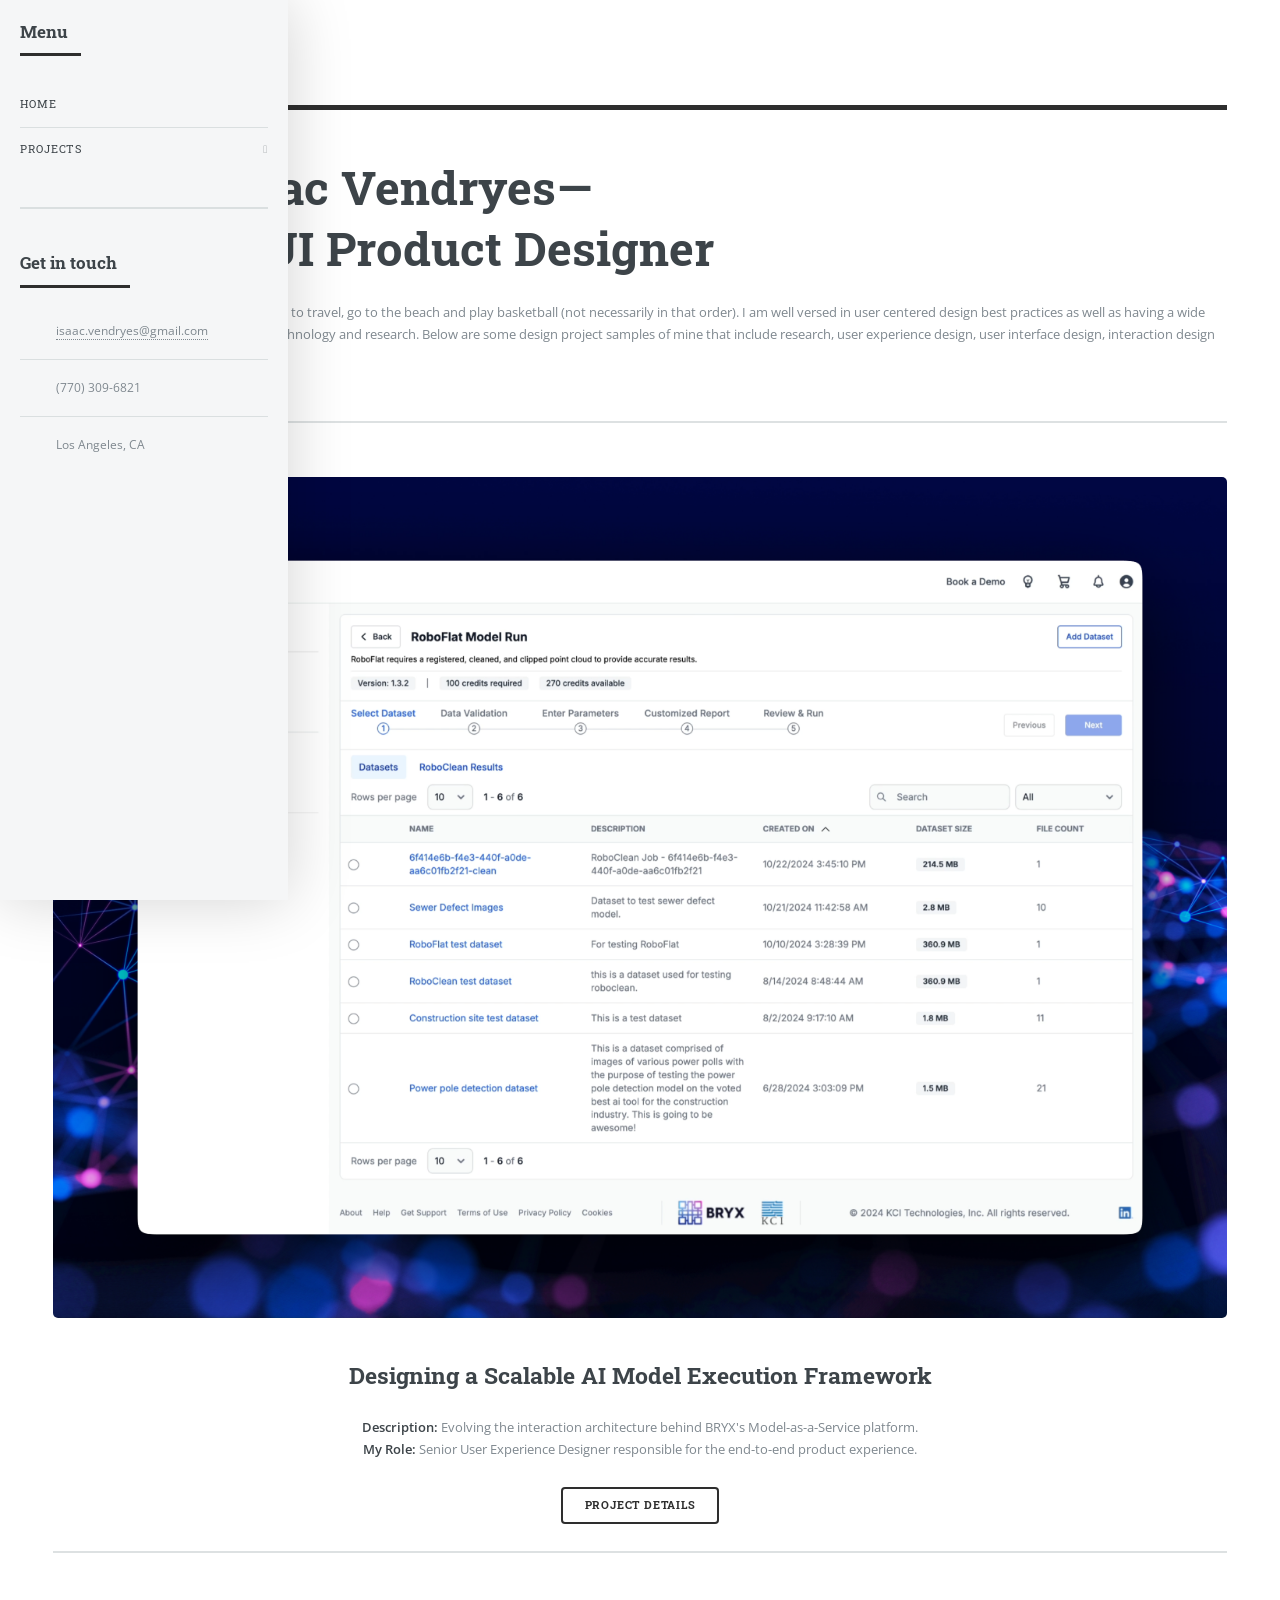
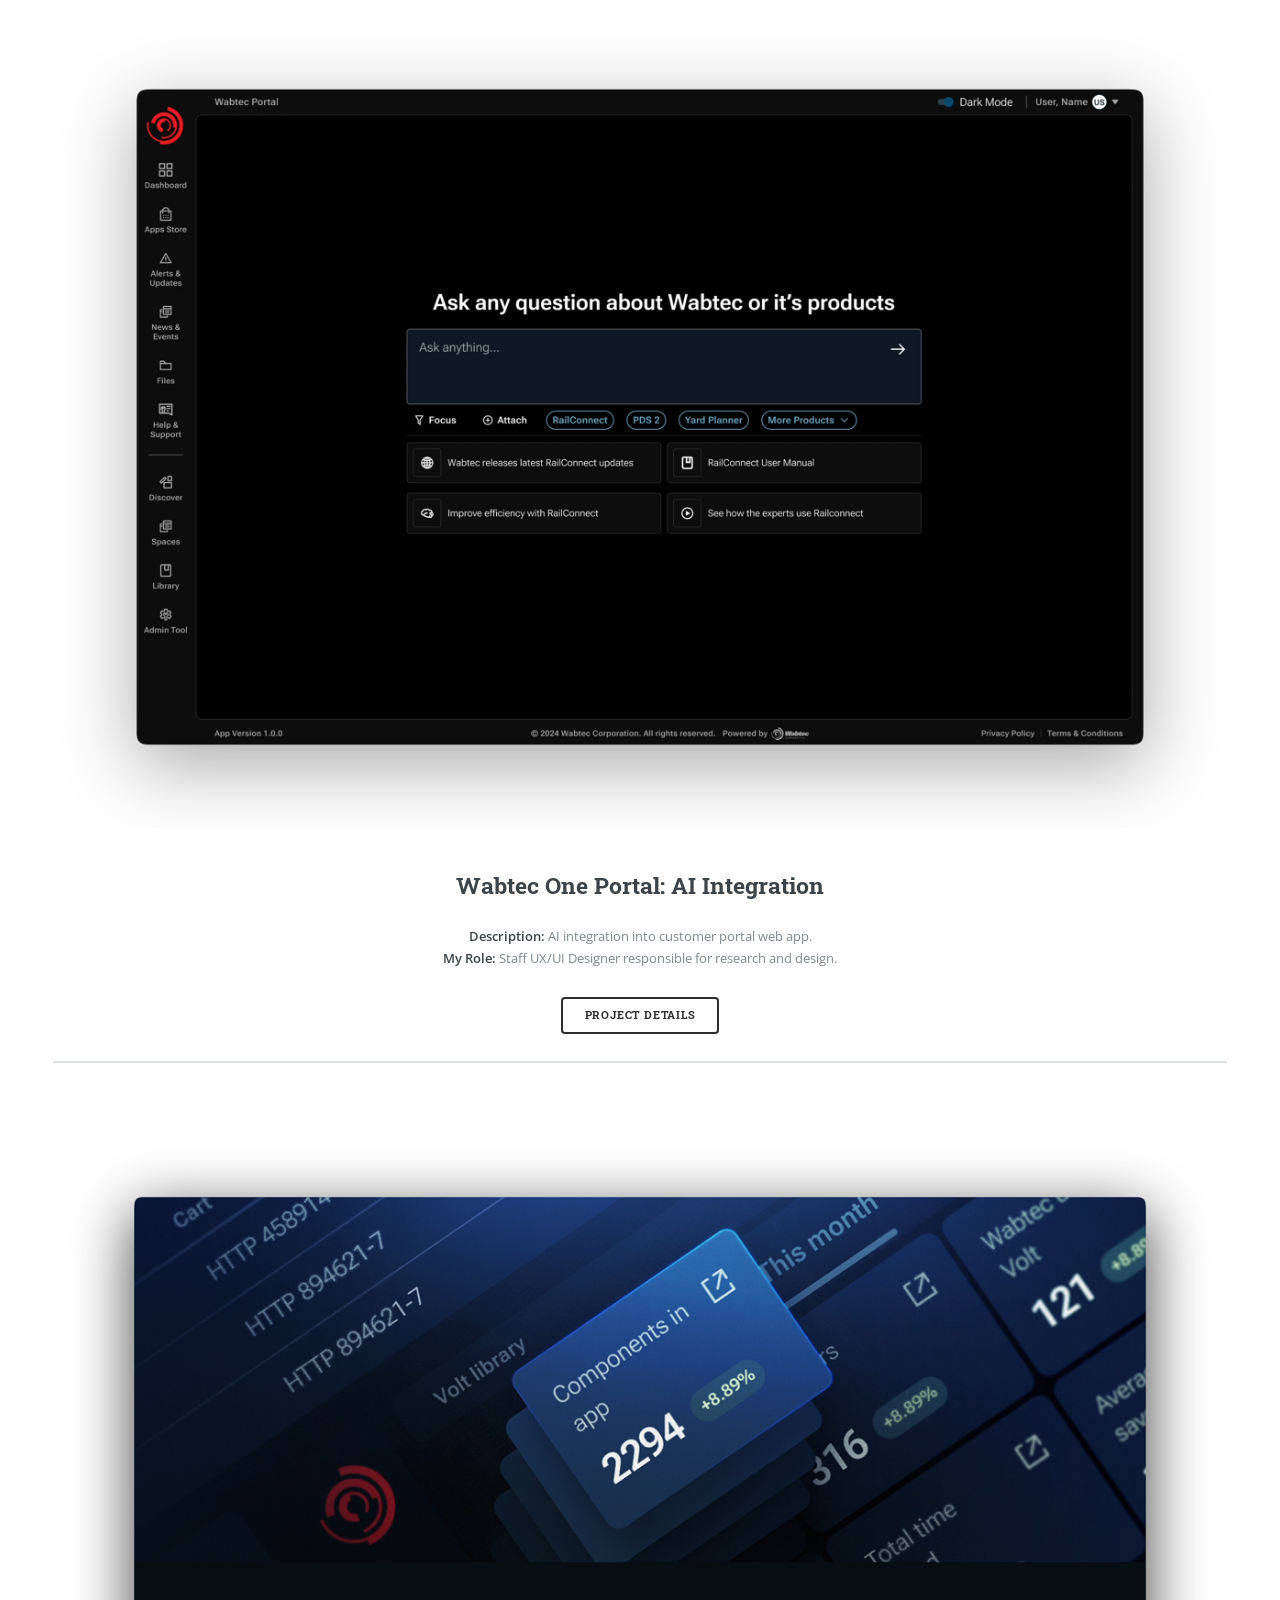
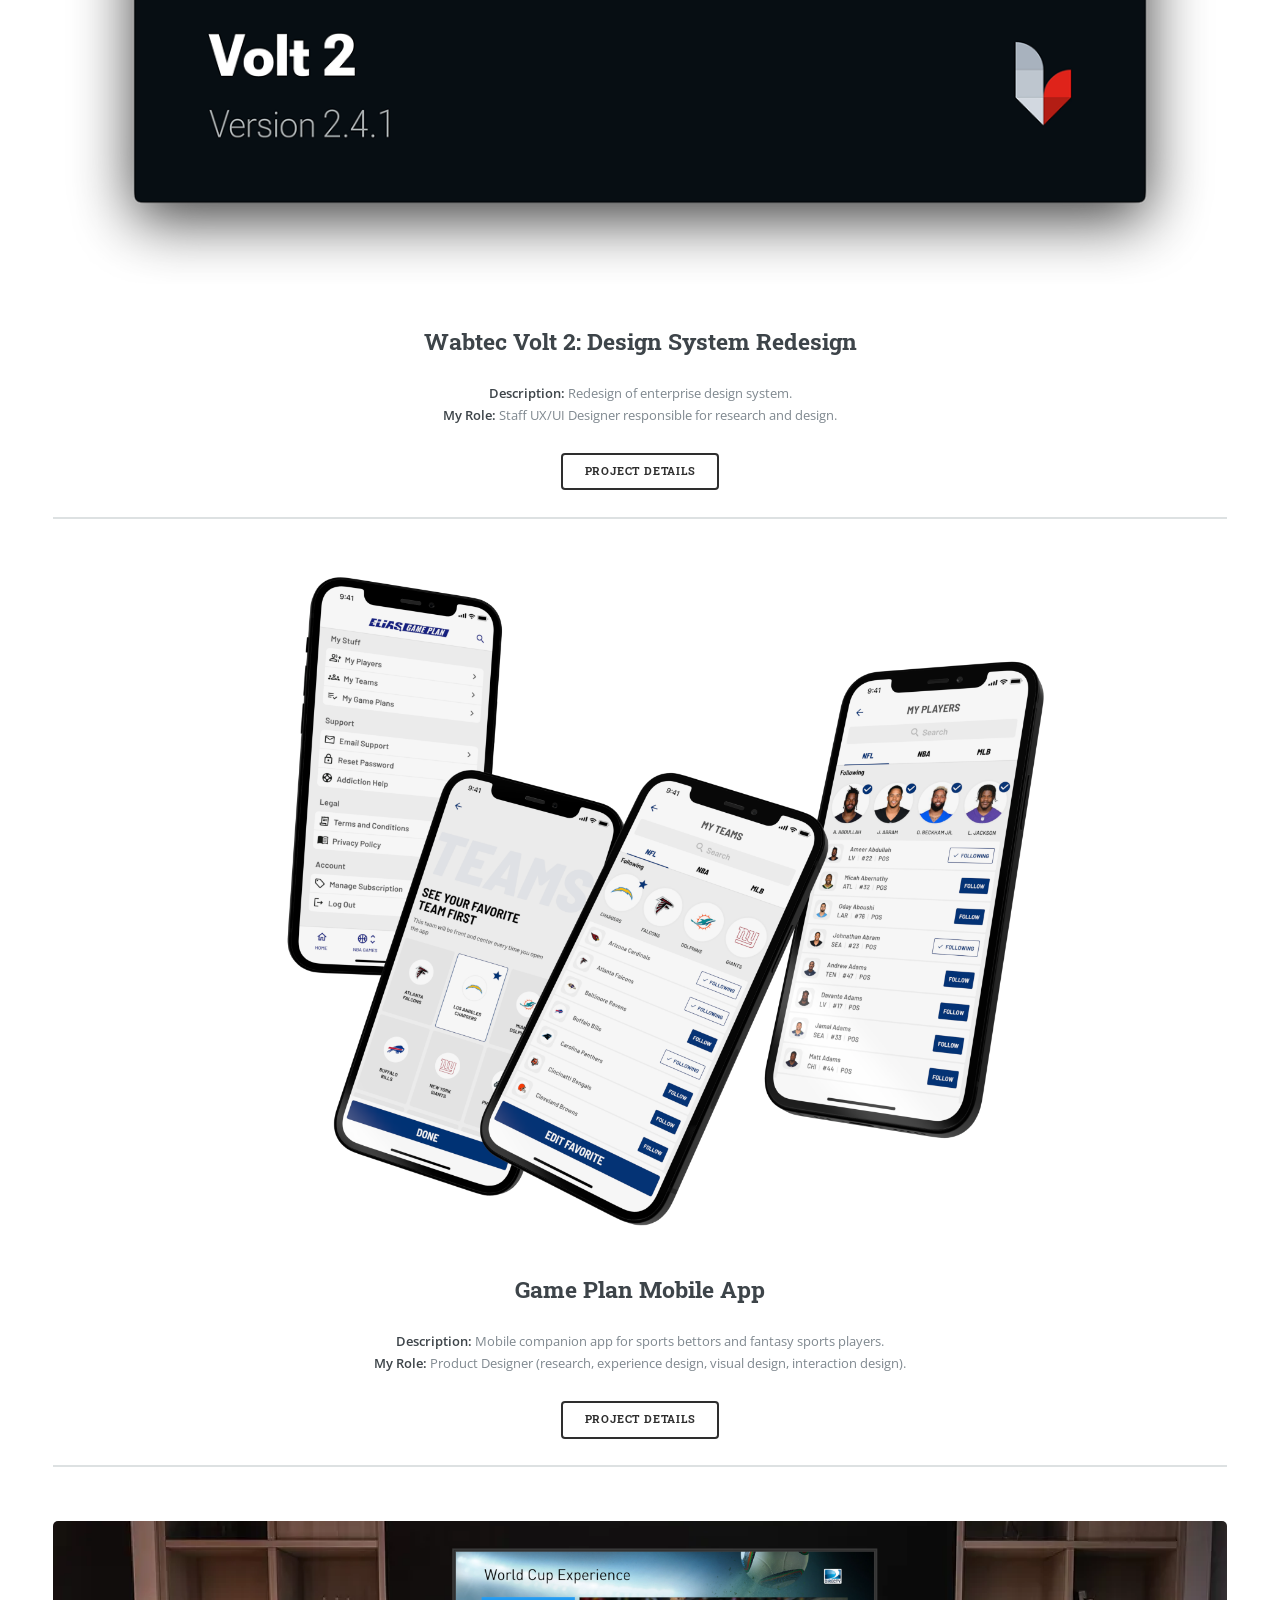
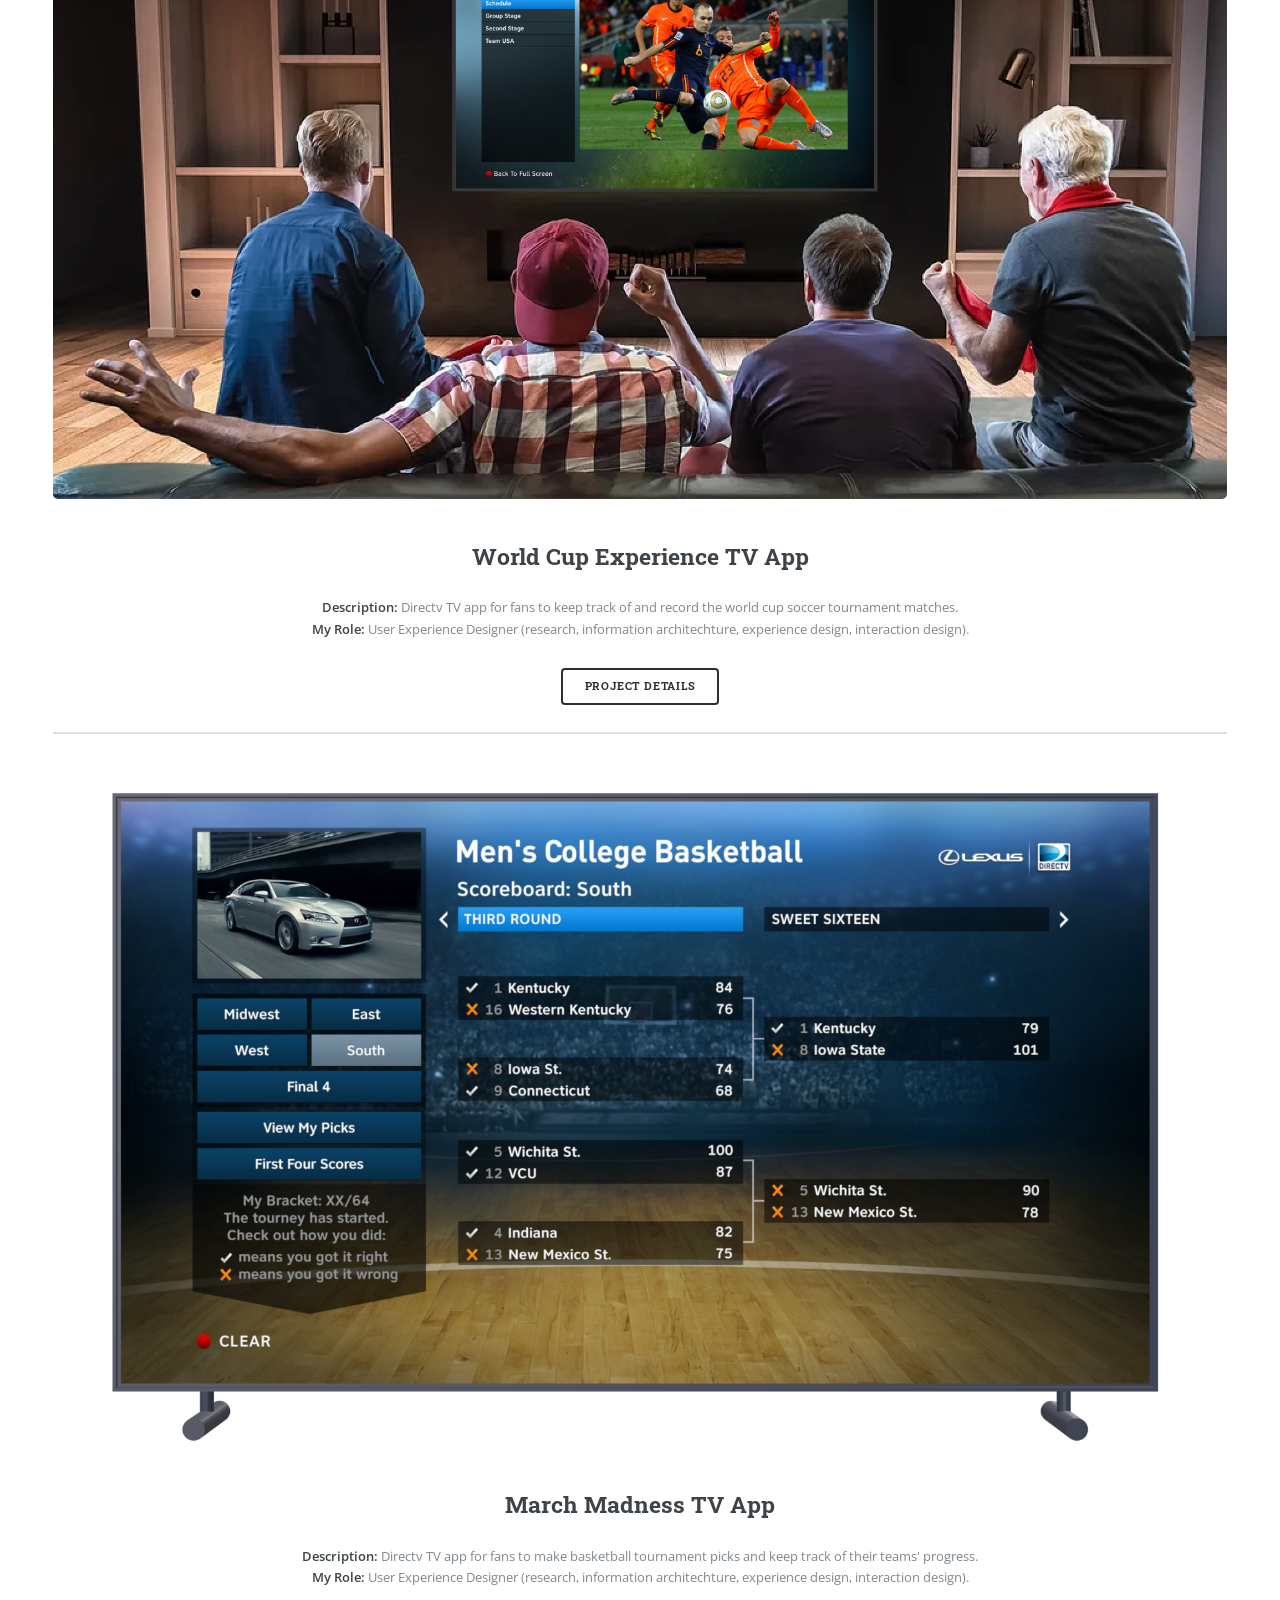
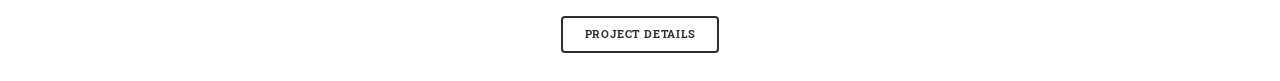
==== commit 7f3a170e: "Added BRYX article page Added BRYX article page" ====
--- a/index.html
+++ b/index.html
@@ -47,7 +47,20 @@
 										<p>I'm originally from Atlanta GA and I love to travel, go to the beach and play basketball (not necessarily in that order). I am well versed in user centered design best practices as well as having a wide skill set that spans the realms of art, technology and research. Below are some design project samples of mine that include research, user experience design, user interface design, interaction design and hand sketching.</p>
 									</div>
 								</section>
-								<section>
+								<section class="special">
+									<span class="image main"><img src="img/bryx_hero.png" alt="" /></span>
+
+									<header class="main">
+											<h2>Designing a Scalable AI Model Execution Framework</h2>
+									</header>
+									<p>
+										<b>Description: </b>Evolving the interaction architecture behind BRYX's Model-as-a-Service platform.
+										<br>
+										<b>My Role:</b> Senior User Experience Designer responsible for the end-to-end product experience.
+									</p>
+									<a href="bryx_maas_platform.html" class="button">project details</a>
+								</section>
+								<section class="special">
 									<span class="image main"><img src="img/wo_search_hero.png" alt="" /></span>
 
 									<header class="main">
@@ -60,7 +73,7 @@
 									</p>
 									<a href="wabtec_one_ai_integration.html" class="button">project details</a>
 								</section>
-								<section>
+								<section class="special">
 									<span class="image main"><img src="img/v2_hero.png" alt="" /></span>
 
 									<header class="main">
@@ -73,7 +86,7 @@
 									</p>
 									<a href="volt2_design_system.html" class="button">project details</a>
 								</section>
-								<section>
+								<section class="special">
 									<span class="image main"><img src="img/gp_tossup.png" alt="" /></span>
 
 									<header class="main">
@@ -86,7 +99,7 @@
 									</p>
 									<a href="game_plan_mobile.html" class="button">project details</a>
 								</section>
-								<section>
+								<section class="special">
 									<span class="image main"><img src="img/wce_hero.png" alt="" /></span>
 
 									<header class="main">
@@ -99,7 +112,7 @@
 									</p>
 									<a href="world_cup_experience_tv_app.html" class="button">project details</a>
 								</section>
-								<section>
+								<section class="special">
 									<span class="image main"><img src="img/march_madness_hero.png" alt="" /></span>
 
 									<header class="main">
@@ -130,6 +143,7 @@
 											<span class="opener">Projects</span>
 											<ul>
 												<li><a href="https://www.figma.com/proto/1nWj0b2fGdoZUyURUzKcMD/Isaac-Vendryes---Design-Portfolio?node-id=517-562&page-id=210%3A451&starting-point-node-id=517%3A562&t=WQ0mRYRZgTZ2srFb-1" target="blank">Lastest Works</a></li>
+												<li><a href="bryx_maas_platform.html">BRYX MaaS Platform</a></li>
 												<li><a href="wabtec_one_ai_integration.html">Portal AI Integration</a></li>
 												<li><a href="volt2_design_system.html">Design System Redesign</a></li>
 												<li><a href="game_plan_mobile.html">Game Plan Mobile App</a></li>
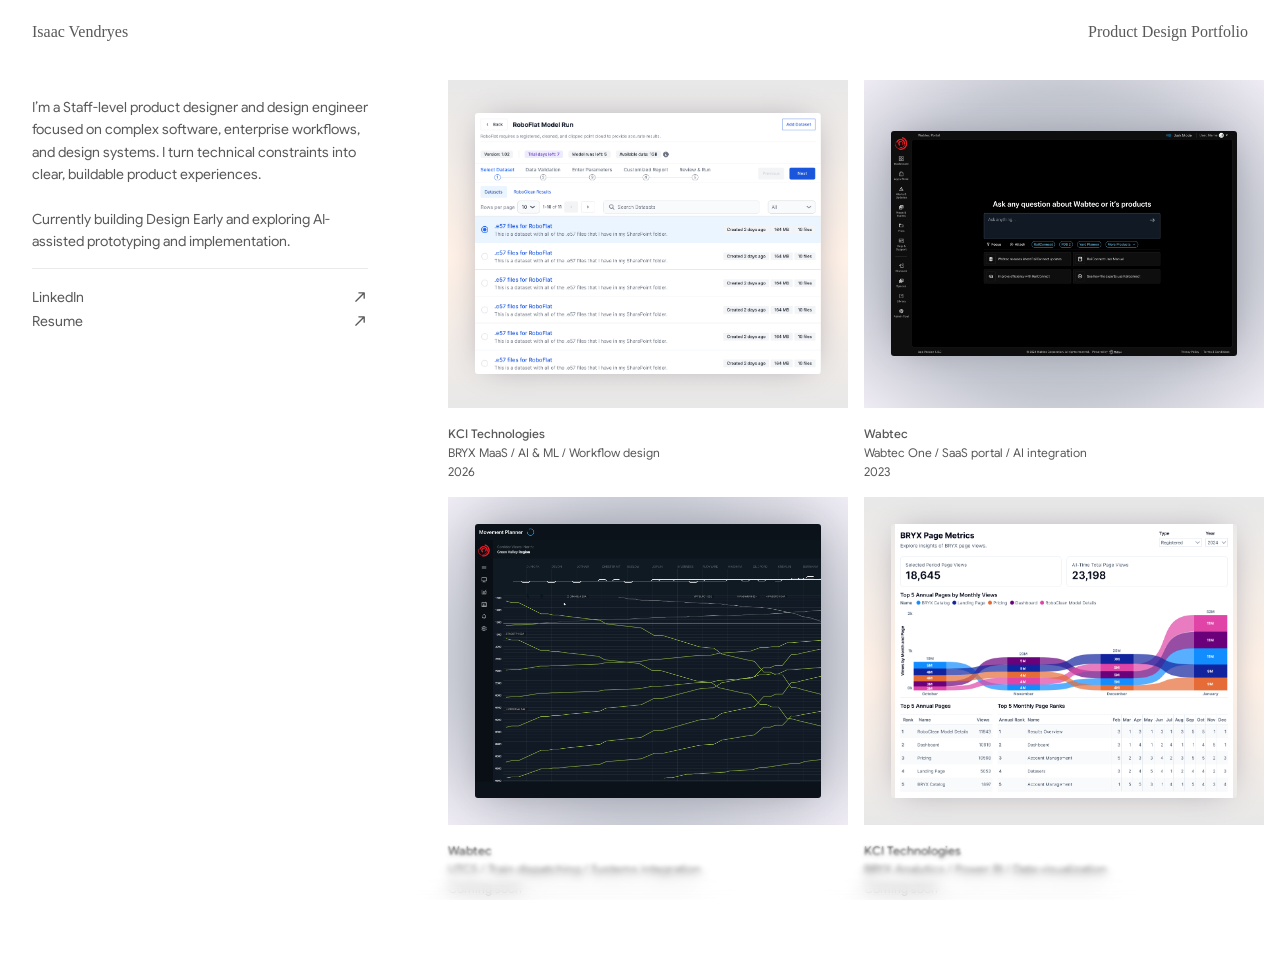
==== commit 3346d39b: "Portfolio overhaul Completely overhauled existing portfolio site" ====
--- a/index.html
+++ b/index.html
@@ -1,179 +1,79 @@
-<!DOCTYPE HTML>
-<!--
-	Editorial by HTML5 UP
-	html5up.net | @ajlkn
-	Free for personal and commercial use under the CCA 3.0 license (html5up.net/license)
--->
-<html>
-	<head>
-		<!-- Global site tag (gtag.js) - Google Analytics -->
-		<script async src="https://www.googletagmanager.com/gtag/js?id=UA-144030991-2"></script>
-		<script>
-		  window.dataLayer = window.dataLayer || [];
-		  function gtag(){dataLayer.push(arguments);}
-		  gtag('js', new Date());
-
-		  gtag('config', 'UA-144030991-2');
-		</script>
-		<title>Isaac Vendryes — Product Design Portfolio</title>
-		<meta charset="utf-8" />
-		<meta name="viewport" content="width=device-width, initial-scale=1, user-scalable=no" />
-		<!--[if lte IE 8]><script src="assets/js/ie/html5shiv.js"></script><![endif]-->
-		<link rel="stylesheet" href="assets/css/main.css" />
-		<!--[if lte IE 9]><link rel="stylesheet" href="assets/css/ie9.css" /><![endif]-->
-		<!--[if lte IE 8]><link rel="stylesheet" href="assets/css/ie8.css" /><![endif]-->
-	</head>
-	<body>
-
-		<!-- Wrapper -->
-			<div id="wrapper">
-
-				<!-- Main -->
-					<div id="main">
-						<div class="inner">
-
-							<!-- Header -->
-								<header id="header">
-									<a href="index.html" class="logo"><strong>Isaac Vendryes</strong> Design Portfolio</a>
-								</header>
-
-							<!-- Banner -->
-								<section id="banner">
-									<div class="content">
-										<header>
-											<h1>Hi, I’m Isaac Vendryes—<br />
-											 Staff UX/UI Product Designer</h1>
-										</header>
-										<p>I'm originally from Atlanta GA and I love to travel, go to the beach and play basketball (not necessarily in that order). I am well versed in user centered design best practices as well as having a wide skill set that spans the realms of art, technology and research. Below are some design project samples of mine that include research, user experience design, user interface design, interaction design and hand sketching.</p>
-									</div>
-								</section>
-								<section class="special">
-									<span class="image main"><img src="img/bryx_hero.png" alt="" /></span>
-
-									<header class="main">
-											<h2>Designing a Scalable AI Model Execution Framework</h2>
-									</header>
-									<p>
-										<b>Description: </b>Evolving the interaction architecture behind BRYX's Model-as-a-Service platform.
-										<br>
-										<b>My Role:</b> Senior User Experience Designer responsible for the end-to-end product experience.
-									</p>
-									<a href="bryx_maas_platform.html" class="button">project details</a>
-								</section>
-								<section class="special">
-									<span class="image main"><img src="img/wo_search_hero.png" alt="" /></span>
-
-									<header class="main">
-											<h2>Wabtec One Portal: AI Integration</h2>
-									</header>
-									<p>
-										<b>Description: </b>AI integration into customer portal web app.
-										<br>
-										<b>My Role:</b> Staff UX/UI Designer responsible for research and design.
-									</p>
-									<a href="wabtec_one_ai_integration.html" class="button">project details</a>
-								</section>
-								<section class="special">
-									<span class="image main"><img src="img/v2_hero.png" alt="" /></span>
-
-									<header class="main">
-											<h2>Wabtec Volt 2: Design System Redesign</h2>
-									</header>
-									<p>
-										<b>Description: </b>Redesign of enterprise design system.
-										<br>
-										<b>My Role:</b> Staff UX/UI Designer responsible for research and design.
-									</p>
-									<a href="volt2_design_system.html" class="button">project details</a>
-								</section>
-								<section class="special">
-									<span class="image main"><img src="img/gp_tossup.png" alt="" /></span>
-
-									<header class="main">
-											<h2>Game Plan Mobile App</h2>
-									</header>
-									<p>
-										<b>Description: </b>Mobile companion app for sports bettors and fantasy sports players.
-										<br>
-										<b>My Role:</b> Product Designer (research, experience design, visual design, interaction design).
-									</p>
-									<a href="game_plan_mobile.html" class="button">project details</a>
-								</section>
-								<section class="special">
-									<span class="image main"><img src="img/wce_hero.png" alt="" /></span>
-
-									<header class="main">
-										<h2>World Cup Experience TV App</h2>
-									</header>
-									<p>
-										<b>Description: </b>Directv TV app for fans to keep track of and record the world cup soccer tournament matches.
-										<br>
-										<b>My Role:</b> User Experience Designer (research, information architechture, experience design, interaction design).
-									</p>
-									<a href="world_cup_experience_tv_app.html" class="button">project details</a>
-								</section>
-								<section class="special">
-									<span class="image main"><img src="img/march_madness_hero.png" alt="" /></span>
-
-									<header class="main">
-										<h2>March Madness TV App</h2>
-									</header>
-									<p>
-										<b>Description: </b>Directv TV app for fans to make basketball tournament picks and keep track of their teams' progress. 
-										<br>
-										<b>My Role:</b> User Experience Designer (research, information architechture, experience design, interaction design).
-									</p>
-									<a href="march_madness_tv_app.html" class="button">project details</a>
-								</section>	
-						</div>
-					</div>
-
-				<!-- Sidebar -->
-						<div id="sidebar">
-							<div class="inner">
-								<nav id="menu">
-									<header class="major">
-										<h2>Menu</h2>
-									</header>
-									<ul>
-										<li>
-											<a href="index.html">Home</a>
-										</li>
-										<li>
-											<span class="opener">Projects</span>
-											<ul>
-												<li><a href="https://www.figma.com/proto/1nWj0b2fGdoZUyURUzKcMD/Isaac-Vendryes---Design-Portfolio?node-id=517-562&page-id=210%3A451&starting-point-node-id=517%3A562&t=WQ0mRYRZgTZ2srFb-1" target="blank">Lastest Works</a></li>
-												<li><a href="bryx_maas_platform.html">BRYX MaaS Platform</a></li>
-												<li><a href="wabtec_one_ai_integration.html">Portal AI Integration</a></li>
-												<li><a href="volt2_design_system.html">Design System Redesign</a></li>
-												<li><a href="game_plan_mobile.html">Game Plan Mobile App</a></li>
-												<li><a href="world_cup_experience_tv_app.html">World Cup Experience</a></li>
-												<li><a href="march_madness_tv_app.html">March Madness</a></li>
-											</ul>
-										</li>
-									</ul>	
-								</nav>
-
-								<!-- Section -->
-								<section>
-									<header class="major">
-										<h2>Get in touch</h2>
-									</header>
-									<ul class="contact">
-										<li class="fa-envelope-o"><a href="#">isaac.vendryes@gmail.com</a></li>
-										<li class="fa-phone">(770) 309-6821</li>
-										<li class="fa-home">Los Angeles, CA</li>
-									</ul>
-								</section>
-							</div>
-						</div>
-
-		<!-- Scripts -->
-			<script src="assets/js/jquery.min.js"></script>
-			<script src="assets/js/skel.min.js"></script>
-			<script src="assets/js/util.js"></script>
-			<!--[if lte IE 8]><script src="assets/js/ie/respond.min.js"></script><![endif]-->
-			<script src="assets/js/main.js"></script>
-
-	</body>
-</html>+<!doctype html>
+<html lang="en">
+<head>
+  <meta charset="utf-8">
+  <meta name="viewport" content="width=device-width, initial-scale=1">
+  <meta name="description" content="Isaac Vendryes — Staff-level product designer and design engineer. Complex software, enterprise workflows, and design systems.">
+  <meta name="theme-color" content="#ffffff">
+  <title>Product Design Portfolio — Isaac Vendryes</title>
+  <link rel="stylesheet" href="styles.css">
+  <script src="site.js" defer></script>
+</head>
+<body class="home">
+  <a class="skip-link" href="#main">Skip to content</a>
+  <header class="site-header">
+<a href="index.html">Isaac Vendryes</a><span>Product Design Portfolio</span>
+</header>
+  <main id="main" class="home-layout">
+<aside class="introduction">
+<h1 class="sr-only">Isaac Vendryes — Product Design Portfolio</h1>
+<div class="entrance">
+<p>I’m a Staff-level product designer and design engineer focused on complex software, enterprise workflows, and design systems. I turn technical constraints into clear, buildable product experiences.</p>
+<p>Currently building Design Early and exploring AI-assisted prototyping and implementation.</p>
+</div>
+<nav class="profile-links entrance" aria-label="Profile links">
+<a href="https://www.linkedin.com/in/isaacvendryes" target="_blank" rel="noopener noreferrer">LinkedIn<img class="icon" src="icons/north-east.svg" width="16" height="16" alt="">
+</a><span class="unavailable-link" aria-disabled="true" title="Résumé link will be added soon">Resume<img class="icon" src="icons/north-east.svg" width="16" height="16" alt=""></span>
+</nav>
+</aside>
+<section class="project-grid" aria-label="Selected work">
+<a class="project-card" href="bryx_maas_platform.html">
+<div class="project-image warm "><img src="img/bryx_roboflat_workflow_hero.png" width="1998" height="1502" alt="BRYX MaaS / AI &amp; ML / Workflow design" decoding="async">
+</div>
+<div class="project-meta">
+<h2>KCI Technologies</h2>
+<p>BRYX MaaS / AI &amp; ML / Workflow design</p>
+<p>2026</p>
+</div>
+</a>
+<a class="project-card" href="wabtec_one_ai_integration.html">
+<div class="project-image cool "><img src="img/wo_search_dark.png" width="2560" height="1664" alt="Wabtec One / SaaS portal / AI integration" decoding="async">
+</div>
+<div class="project-meta">
+<h2>Wabtec</h2>
+<p>Wabtec One / SaaS portal / AI integration</p>
+<p>2023</p>
+</div>
+</a>
+<article class="project-card">
+<div class="project-image cool dispatch"><img src="img/mp%20-%20dispatch%20summary.png" width="3840" height="2160" alt="UTCS / Train dispatching / Systems integration" decoding="async">
+</div>
+<div class="project-meta">
+<h2>Wabtec</h2>
+<p>UTCS / Train dispatching / Systems integration</p>
+<p>Coming soon</p>
+</div>
+</article>
+<article class="project-card">
+<div class="project-image warm "><img src="img/bryx_analytics_hero.png" width="2050" height="1664" alt="BRYX Analytics / Power BI / Data visualization" decoding="async">
+</div>
+<div class="project-meta">
+<h2>KCI Technologies</h2>
+<p>BRYX Analytics / Power BI / Data visualization</p>
+<p>Coming soon</p>
+</div>
+</article>
+</section>
+</main>
+  <div class="edge-blur edge-blur--top" aria-hidden="true"><span style="--layer:0;--blur:0.1328125px;--start:0.0%;--middle:12.5%;--end:25.0%;--fade:37.5%"></span><span style="--layer:1;--blur:0.265625px;--start:12.5%;--middle:25.0%;--end:37.5%;--fade:50.0%"></span><span style="--layer:2;--blur:0.53125px;--start:25.0%;--middle:37.5%;--end:50.0%;--fade:62.5%"></span><span style="--layer:3;--blur:1.0625px;--start:37.5%;--middle:50.0%;--end:62.5%;--fade:75.0%"></span><span style="--layer:4;--blur:2.125px;--start:50.0%;--middle:62.5%;--end:75.0%;--fade:87.5%"></span><span style="--layer:5;--blur:4.25px;--start:62.5%;--middle:75.0%;--end:87.5%;--fade:100.0%"></span><span style="--layer:6;--blur:8.5px;--start:75.0%;--middle:87.5%;--end:100.0%;--fade:112.5%"></span><span style="--layer:7;--blur:17.0px;--start:87.5%;--middle:100.0%;--end:112.5%;--fade:125.0%"></span>
+</div>
+<div class="edge-blur edge-blur--bottom" aria-hidden="true"><span style="--layer:0;--blur:0.1328125px;--start:0.0%;--middle:12.5%;--end:25.0%;--fade:37.5%"></span><span style="--layer:1;--blur:0.265625px;--start:12.5%;--middle:25.0%;--end:37.5%;--fade:50.0%"></span><span style="--layer:2;--blur:0.53125px;--start:25.0%;--middle:37.5%;--end:50.0%;--fade:62.5%"></span><span style="--layer:3;--blur:1.0625px;--start:37.5%;--middle:50.0%;--end:62.5%;--fade:75.0%"></span><span style="--layer:4;--blur:2.125px;--start:50.0%;--middle:62.5%;--end:75.0%;--fade:87.5%"></span><span style="--layer:5;--blur:4.25px;--start:62.5%;--middle:75.0%;--end:87.5%;--fade:100.0%"></span><span style="--layer:6;--blur:8.5px;--start:75.0%;--middle:87.5%;--end:100.0%;--fade:112.5%"></span><span style="--layer:7;--blur:17.0px;--start:87.5%;--middle:100.0%;--end:112.5%;--fade:125.0%"></span>
+</div>
+  <dialog class="lightbox" aria-label="Enlarged project image">
+<button class="lightbox-close" type="button" aria-label="Close image">Close <span aria-hidden="true">×</span>
+</button><img alt="">
+<p class="lightbox-caption">
+</p>
+</dialog>
+</body>
+</html>
--- a/styles.css
+++ b/styles.css
@@ -0,0 +1,220 @@
+@font-face {
+  font-family: "Google Sans Flex";
+  src: url("fonts/google-sans-flex-400.ttf") format("truetype");
+  font-style: normal;
+  font-weight: 400;
+  font-display: swap;
+}
+@font-face {
+  font-family: "Google Sans Flex";
+  src: url("fonts/google-sans-flex-500.ttf") format("truetype");
+  font-style: normal;
+  font-weight: 500;
+  font-display: swap;
+}
+/* Use the installed New York face, including its macOS optical-size names. */
+@font-face {
+  font-family: "Portfolio New York";
+  src: local("New York"), local("NewYork-Regular"), local("NewYorkMedium-Regular"), local("New York Medium");
+  font-style: normal;
+  font-weight: 400;
+}
+@font-face {
+  font-family: "Portfolio New York";
+  src: local("NewYork-Medium"), local("NewYorkMedium-Medium"), local("New York Medium Medium");
+  font-style: normal;
+  font-weight: 500;
+}
+:root {
+  color-scheme: light;
+  --font-sans: "Google Sans Flex", Arial, sans-serif;
+  --font-serif: "Portfolio New York", "New York", ui-serif, Georgia, serif;
+  --text: #595959;
+  --muted: #767676;
+  --line: #eaeaea;
+  --paper: #fff;
+  --panel: #fafafa;
+  --reading-width: 834px;
+  --gutter: 32px;
+  --edge-height: 100px;
+  --ease: cubic-bezier(.12,.23,.5,1);
+}
+* { box-sizing: border-box; }
+html { scroll-padding-block: 100px; }
+body { margin: 0; background: var(--paper); color: var(--text); font: 400 14px/1.6 var(--font-sans); -webkit-font-smoothing: antialiased; }
+a { color: inherit; text-decoration: none; }
+a, button { -webkit-tap-highlight-color: transparent; }
+button { color: inherit; font: inherit; }
+a:focus-visible, button:focus-visible, [tabindex]:focus-visible { outline: 2px solid #526782; outline-offset: 5px; }
+p, h1, h2, h3, figure { margin: 0; }
+h1, h2, h3 { font-family: var(--font-serif); font-weight: 400; }
+h1 { font-size: 32px; line-height: 1.6; text-wrap: pretty; }
+h2, h3 { font-size: 20px; line-height: 1.6; text-wrap: pretty; }
+img { display: block; max-width: 100%; height: auto; }
+.icon { display: inline-block; flex: 0 0 16px; width: 16px; height: 16px; }
+.sr-only { position: absolute; width: 1px; height: 1px; padding: 0; margin: -1px; overflow: hidden; clip-path: inset(50%); white-space: nowrap; border: 0; }
+.skip-link { position: fixed; top: 8px; left: 8px; z-index: 100; padding: 8px 16px; background: #fff; transform: translateY(-160%); }
+.skip-link:focus { transform: translateY(0); }
+
+/* Landing page: 400px introduction + 32px gap at the 1440px design size. */
+.site-header { position: fixed; inset: 0 0 auto; height: 64px; padding: 16px 32px; display: flex; align-items: center; justify-content: space-between; gap: 16px; z-index: 20; font: 500 16px/1 var(--font-serif); }
+.site-header a { flex-shrink: 0; }
+.site-header span { text-align: right; }
+.site-header a:hover { color: #222; }
+.home-layout { display: grid; grid-template-columns: minmax(280px, 400px) minmax(0, 1fr); gap: 32px; max-width: 1920px; margin: 0 auto; padding-top: 64px; padding-bottom: 64px; }
+.introduction { position: sticky; top: 64px; align-self: start; padding: 32px; }
+.introduction p + p { margin-top: 22px; }
+.profile-links { border-top: 1px solid var(--line); margin-top: 16px; padding-top: 16px; }
+.profile-links a, .unavailable-link { display: flex; align-items: center; justify-content: space-between; min-height: 24px; }
+.profile-links a:hover { color: #222; }
+.profile-links a .icon { transition: transform .2s ease; }
+.profile-links a:hover .icon { transform: translate(2px,-2px); }
+.unavailable-link { cursor: default; }
+.project-grid { display: grid; grid-template-columns: repeat(2,minmax(0,1fr)); gap: 16px; align-content: start; padding: 16px; }
+.project-card { display: flex; min-width: 0; flex-direction: column; gap: 16px; align-self: start; }
+.project-image { aspect-ratio: 480 / 393; display: flex; align-items: center; justify-content: center; padding: 6.667%; overflow: hidden; }
+.warm { background: linear-gradient(180deg,#e8e8e8 1.262%,#fff1e6 53.968%,#e8e8e8); }
+.cool { background: radial-gradient(ellipse at center, #b1b8c0 33.753%, #c4c7d0 65.306%, #fbf6ff 110%); }
+.project-image img { width: 100%; max-height: 100%; object-fit: contain; border-radius: 3px; box-shadow: 0 0 32px -11px #8f8c9a; transition: transform .45s ease; }
+a.project-card:hover .project-image img { transform: scale(1.018); }
+a.project-card:hover h2 { color: #222; }
+.project-image.dispatch img { height: 100%; object-fit: cover; object-position: left center; }
+.project-meta { font-size: 12px; line-height: 1.6; }
+.project-meta h2 { font: 500 12px/1.6 var(--font-sans); }
+
+/* Case studies share one reading grid and typography system. */
+.back-nav { position: fixed; left: 32px; top: 64px; z-index: 20; }
+.back-nav a { display: inline-flex; align-items: center; gap: 16px; min-height: 24px; }
+.back-nav a:hover { color: #222; }
+.case-content { width: min(var(--reading-width),calc(100% - 64px)); margin: 0 auto; padding-block: 64px 96px; }
+.case-intro { display: grid; gap: 32px; }
+.columns { display: grid; grid-template-columns: repeat(2,minmax(0,1fr)); gap: 32px; }
+.columns > * { min-width: 0; }
+.support-comparison { grid-auto-rows: 1fr; }
+.support-comparison > div { display: flex; }
+.support-comparison > div > .panel { width: 100%; }
+.columns > div > h2 + p, .columns > div > h3 + p { margin-top: 16px; }
+.eyebrow { color: var(--muted); font-size: 14px; line-height: 1.6; }
+.columns .eyebrow { margin-bottom: 16px; }
+.case-section { display: grid; gap: 32px; margin-top: 32px; padding-top: 32px; border-top: 1px solid var(--line); }
+.case-section > .eyebrow { margin-bottom: -16px; }
+.panel { min-width: 0; border: 1px solid var(--line); background: var(--panel); padding: 32px; }
+.panel > * + * { margin-top: 16px; }
+.panel > .eyebrow { font-size: 12px; text-transform: uppercase; }
+.panel .panel { background: transparent; border: 0; padding: 0; }
+.note { padding: 24px; background: #f3f3f3; }
+.steps { padding-left: 24px; margin: 16px 0 0; }
+.steps li { padding-left: 12px; padding-bottom: 16px; }
+.steps li + li { padding-top: 16px; border-top: 1px solid var(--line); }
+.steps li:last-child { padding-bottom: 0; }
+.detail-list { margin: 0; }
+.detail-list > div + div { border-top: 1px solid var(--line); padding-top: 16px; margin-top: 16px; }
+.detail-list dt { font-weight: 500; }
+.detail-list dd { margin: 8px 0 0; }
+.three-columns { display: grid; grid-template-columns: repeat(3,minmax(0,1fr)); gap: 16px; }
+.three-columns .panel { padding: 24px; }
+.three-columns h3 { font-family: var(--font-sans); font-size: 14px; font-weight: 500; }
+.figure { min-width: 0; }
+.figure.warm { padding: 32px; }
+.image-link { display: block; cursor: zoom-in; }
+.image-link img { width: 100%; border-radius: 3px; }
+.warm .image-link img { box-shadow: 0 0 32px -11px #8f8c9a; }
+figcaption { font-size: 12px; margin-top: 8px; }
+.table-wrap { overflow-x: auto; }
+table { width: 100%; border-collapse: collapse; background: var(--panel); font-size: 12px; }
+th, td { text-align: left; vertical-align: top; padding: 18px 24px; border: 1px solid var(--line); }
+th { font-weight: 500; }
+.gallery { min-width: 0; }
+.gallery-track { display: flex; gap: 16px; overflow-x: auto; overscroll-behavior-x: contain; scroll-snap-type: x mandatory; scrollbar-width: thin; scrollbar-color: #d8d8d8 transparent; padding: 0 0 8px; }
+.gallery-track > .figure { flex: 0 0 38%; scroll-snap-align: start; }
+.gallery-track .image-link { aspect-ratio: 317 / 207; display: flex; align-items: center; }
+.gallery-track img { width: 100%; height: 100%; object-fit: contain; }
+.gallery-track figcaption { font-size: 14px; font-weight: 500; }
+.gallery-controls { display: flex; justify-content: flex-end; gap: 16px; margin-top: 16px; }
+.gallery-controls button { display: grid; place-items: center; width: 42px; height: 42px; border: 1px solid var(--line); background: #fff; border-radius: 50%; cursor: pointer; }
+.gallery-controls .icon { width: 24px; height: 24px; }
+.gallery-controls button:hover { background: #f0f0f0; }
+.gallery-controls button:disabled { opacity: .3; cursor: default; }
+.flow-track { list-style: none; margin: 0; align-items: center; gap: 56px; }
+.flow-track li { flex: 0 0 auto; position: relative; border: 1px solid var(--line); padding: 28px 24px; background: #fff; font-size: 12px; scroll-snap-align: start; }
+.flow-track li + li::before { content: ""; position: absolute; left: -41px; top: calc(50% - 12px); width: 24px; height: 24px; background: url("icons/east.svg") center / contain no-repeat; }
+.case-footer { display: flex; justify-content: space-between; gap: 24px; border-top: 1px solid var(--line); padding-top: 32px; margin-top: 32px; }
+.case-footer a { display: inline-flex; align-items: center; gap: 12px; }
+
+/* Eight overlapping masks gradually increase blur toward the viewport edge. */
+.edge-blur { position: fixed; left: 0; right: 0; height: var(--edge-height); pointer-events: none; z-index: 10; }
+.edge-blur--top { top: 0; --direction: to top; }
+.edge-blur--bottom { bottom: 0; --direction: to bottom; }
+.edge-blur span { position: absolute; inset: 0; z-index: var(--layer); -webkit-backdrop-filter: blur(var(--blur)); backdrop-filter: blur(var(--blur)); -webkit-mask-image: linear-gradient(var(--direction),transparent var(--start),#000 var(--middle),#000 var(--end),transparent var(--fade)); mask-image: linear-gradient(var(--direction),transparent var(--start),#000 var(--middle),#000 var(--end),transparent var(--fade)); }
+/* Content starts visible; animation is an enhancement, never a JS prerequisite. */
+.entrance { animation: arrive .8s var(--ease) .2s both; }
+.profile-links.entrance { animation-delay: .4s; }
+.project-card { animation: arrive .8s var(--ease) both; }
+.project-card:nth-child(1) { animation-delay: .2s; }
+.project-card:nth-child(2) { animation-delay: .4s; }
+.project-card:nth-child(3) { animation-delay: .6s; }
+.project-card:nth-child(4) { animation-delay: .8s; }
+@keyframes arrive { from { opacity: 0; transform: translateY(24px); } to { opacity: 1; transform: translateY(0); } }
+
+.lightbox { position: fixed; inset: 0; width: 100%; height: 100%; max-width: none; max-height: none; margin: 0; border: 0; padding: 72px 32px 32px; background: rgba(255,255,255,.97); color: var(--text); overflow: auto; }
+.lightbox[open] { display: flex; flex-direction: column; align-items: center; justify-content: center; gap: 16px; }
+.lightbox::backdrop { background: rgba(255,255,255,.7); backdrop-filter: blur(12px); }
+.lightbox > img { width: auto; height: auto; max-width: 100%; max-height: calc(100dvh - 160px); object-fit: contain; }
+.lightbox-close { position: fixed; right: 24px; top: 20px; min-height: 44px; padding: 8px 16px; border: 1px solid var(--line); border-radius: 24px; background: #fff; cursor: pointer; }
+.lightbox-close span { margin-left: 12px; font-size: 20px; }
+.lightbox-caption { max-width: 70ch; text-align: center; }
+body:has(.lightbox[open]) { overflow: hidden; }
+
+@media (max-width: 1279px) {
+  .home-layout { grid-template-columns: 29% minmax(0,1fr); gap: 16px; }
+  .introduction { padding-right: 16px; }
+  .back-nav { position: sticky; top: 0; left: auto; padding: 18px 32px; width: fit-content; }
+  .case-content { padding-top: 16px; }
+}
+@media (max-width: 833px) {
+  :root { --edge-height: 64px; }
+  .home-layout { display: block; }
+  .introduction { position: static; max-width: 520px; padding: 24px 24px 32px; }
+  .site-header { padding-inline: 24px; font-size: 14px; }
+  .profile-links a, .unavailable-link { min-height: 36px; }
+  .project-grid { padding: 0 24px 16px; gap: 24px 16px; }
+  .columns { gap: 24px; }
+  .three-columns { grid-template-columns: 1fr; }
+  .back-nav { padding-inline: 24px; }
+  .case-content { width: calc(100% - 48px); }
+}
+@media (max-width: 599px) {
+  .site-header { padding-inline: 20px; font-size: 13px; }
+  .introduction { padding: 20px 20px 32px; }
+  .project-grid { grid-template-columns: 1fr; padding: 0 20px 24px; gap: 28px; }
+  .project-card { gap: 12px; }
+  .project-meta, .project-meta h2 { font-size: 13px; }
+  .case-content { width: calc(100% - 40px); padding-block: 16px 72px; }
+  .back-nav { padding: 18px 20px; }
+  h1 { font-size: 28px; line-height: 1.45; }
+  .columns { grid-template-columns: 1fr; gap: 24px; }
+  .case-intro, .case-section { gap: 24px; }
+  .case-section { margin-top: 28px; padding-top: 28px; }
+  .case-section > .eyebrow { margin-bottom: -8px; }
+  .panel { padding: 24px; }
+  .figure.warm { padding: 16px; }
+  .gallery-track > .figure { flex-basis: 84%; }
+  .gallery-track figcaption { font-size: 12px; }
+  .panel .gallery-track > .figure { flex-basis: 94%; }
+  .table-wrap table { min-width: 540px; }
+  .lightbox { padding: 72px 16px 24px; }
+  .case-footer { align-items: flex-start; font-size: 12px; }
+}
+@media (prefers-reduced-motion: reduce) {
+  *, *::before, *::after { animation: none !important; transition: none !important; scroll-behavior: auto !important; }
+}
+@media (max-width: 359px) {
+  .site-header span { max-width: 130px; line-height: 1.3; }
+}
+@media print {
+  .site-header, .back-nav, .edge-blur, .gallery-controls, .case-footer, .skip-link, .lightbox { display: none; }
+  .case-content { width: 100%; padding: 0; }
+  .case-section { break-inside: avoid; }
+  .gallery-track { flex-wrap: wrap; overflow: visible; }
+  .entrance, .project-card { animation: none; }
+}
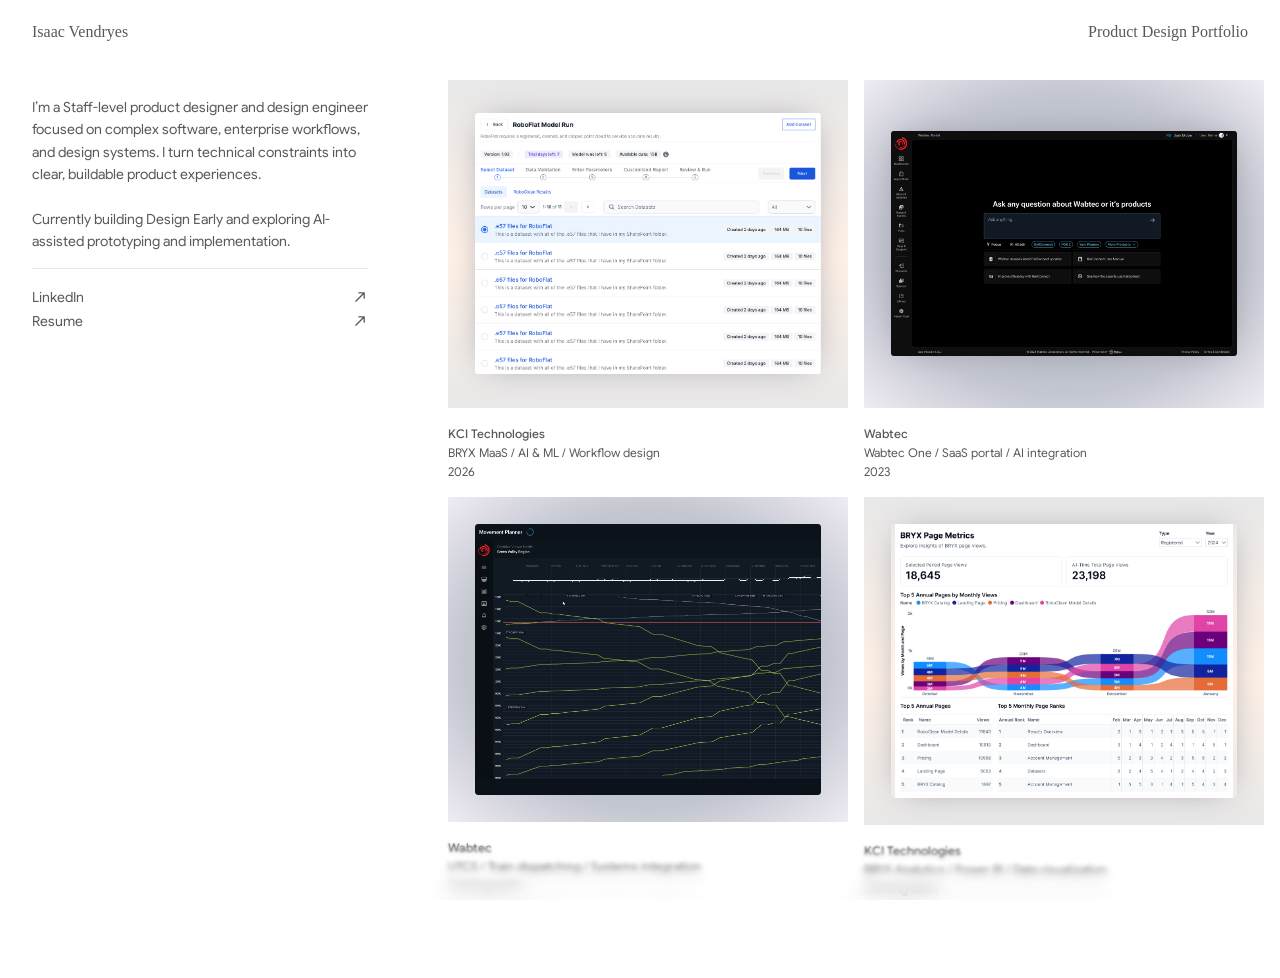
==== commit 4be9a23f: "Match homepage UTCS thumbnail mask and crop to Figma" ====
--- a/index.html
+++ b/index.html
@@ -46,7 +46,7 @@
 </div>
 </a>
 <article class="project-card">
-<div class="project-image cool dispatch"><img src="img/mp%20-%20dispatch%20summary.png" width="3840" height="2160" alt="UTCS / Train dispatching / Systems integration" decoding="async">
+<div class="project-image cool dispatch"><div class="dispatch-mask"><img src="img/mp%20-%20dispatch%20summary.png" width="3840" height="2160" alt="UTCS / Train dispatching / Systems integration" decoding="async"></div>
 </div>
 <div class="project-meta">
 <h2>Wabtec</h2>
--- a/styles.css
+++ b/styles.css
@@ -78,7 +78,9 @@
 .project-image img { width: 100%; max-height: 100%; object-fit: contain; border-radius: 3px; box-shadow: 0 0 32px -11px #8f8c9a; transition: transform .45s ease; }
 a.project-card:hover .project-image img { transform: scale(1.018); }
 a.project-card:hover h2 { color: #222; }
-.project-image.dispatch img { height: 100%; object-fit: cover; object-position: left center; }
+.project-image.dispatch { aspect-ratio: 480 / 390; }
+.project-image.dispatch .dispatch-mask { position: relative; width: 100%; aspect-ratio: 416 / 326; overflow: hidden; border-radius: 3.484px; }
+.project-image.dispatch img { position: absolute; top: 0; left: 0; width: 139.32%; max-width: none; height: 100%; object-fit: fill; border-radius: 0; box-shadow: none; }
 .project-meta { font-size: 12px; line-height: 1.6; }
 .project-meta h2 { font: 500 12px/1.6 var(--font-sans); }
 
@@ -135,6 +137,78 @@
 .gallery-controls .icon { width: 24px; height: 24px; }
 .gallery-controls button:hover { background: #f0f0f0; }
 .gallery-controls button:disabled { opacity: .3; cursor: default; }
+/* Wabtec “A guided start” composition — Figma 56:25607 only. */
+.wabtec-search-media { min-width: 0; display: grid; gap: 32px; padding-block: 32px; border: 1px solid var(--line); background: var(--panel); }
+.wabtec-search-media > .figure { display: flex; flex-direction: column; gap: 16px; padding-inline: 32px; }
+.wabtec-search-media > .figure > figcaption { margin: 0; min-height: 22px; }
+.wabtec-search-media > .figure > .image-link { aspect-ratio: 768 / 499; overflow: hidden; border-radius: 3px; }
+.wabtec-search-media > .figure > .image-link img { width: 100%; height: 100%; object-fit: cover; }
+.wabtec-search-media .gallery-track { padding: 0 0 0 32px; scroll-padding-left: 32px; scrollbar-width: none; }
+.wabtec-search-media .gallery-track::-webkit-scrollbar { display: none; }
+.wabtec-search-media .gallery-track > .figure { flex: 0 0 317px; }
+.wabtec-search-media .gallery-controls { margin-top: 32px; padding-right: 32px; }
+.wabtec-search-media .gallery-controls button { border-radius: 3px; }
+/* Remaining Wabtec media: opt-in geometry, with Figma-specific variations. */
+.wabtec-intro-hero .image-link { aspect-ratio: 834 / 542; }
+.wabtec-intro-hero img { height: 100%; object-fit: contain; }
+.wabtec-media-frame { min-width: 0; display: grid; gap: 32px; padding: 32px 0; border: 1px solid var(--line); background: var(--panel); }
+.panel.wabtec-media-frame { padding: 32px 0; }
+.wabtec-media-frame > * + * { margin-top: 0; }
+.wabtec-media-frame > p, .wabtec-media-frame > .figure { padding-inline: 32px; }
+.wabtec-media-frame > .figure > .image-link { aspect-ratio: 768 / 499; overflow: hidden; border-radius: 3px; }
+.wabtec-media-frame > .figure > .image-link img { width: 100%; height: 100%; object-fit: contain; }
+.wabtec-media-frame > .eyebrow { min-height: 20px; }
+.wabtec-media-divider { height: 1px; margin-inline: 32px; background: var(--line); }
+.wabtec-media-carousel .gallery-track { padding: 0 0 0 32px; scroll-padding-left: 32px; scrollbar-width: none; }
+.wabtec-media-carousel .gallery-track::-webkit-scrollbar { display: none; }
+.wabtec-media-carousel .gallery-track > .figure { flex: 0 0 317px; }
+.wabtec-media-carousel .gallery-track .image-link { height: 207px; overflow: hidden; border-radius: 3px; }
+.wabtec-media-carousel .gallery-track .image-link img { width: 100%; height: 100%; object-fit: contain; }
+.wabtec-media-carousel .gallery-controls { margin-top: 32px; padding-right: 32px; }
+.wabtec-media-carousel .gallery-controls button { border-radius: 3px; }
+.wabtec-intro-carousel .gallery-track { padding-left: 0; scroll-padding-left: 0; }
+.wabtec-answer-media > .figure { display: flex; flex-direction: column; gap: 32px; }
+.wabtec-answer-media > .figure > figcaption { margin: 0; min-height: 22px; }
+.wabtec-answer-media > .figure > .image-link, .wabtec-answer-media > .figure > .image-link img { border-radius: 0; }
+.wabtec-answer-media > .figure > .image-link img { object-fit: cover; }
+.wabtec-answer-media .gallery-track > .figure:nth-child(2) .image-link { position: relative; }
+.wabtec-answer-media .gallery-track > .figure:nth-child(2) img { position: absolute; top: .34%; height: 99.7%; object-fit: fill; }
+.wabtec-diagram-carousel .flow-track li { display: flex; align-items: center; justify-content: center; height: 86px; padding: 32px; border-color: #dbdbdb; border-radius: 3px; white-space: nowrap; }
+.wabtec-knowledge-media .flow-track li { height: 106px; white-space: normal; }
+.wabtec-knowledge-media .flow-track li:nth-child(1), .wabtec-knowledge-media .flow-track li:nth-child(4) { width: 170px; }
+.wabtec-knowledge-media .flow-track li:nth-child(2), .wabtec-knowledge-media .flow-track li:nth-child(6) { width: 150px; }
+.wabtec-knowledge-media .flow-track li:nth-child(3) { width: 184px; }
+.wabtec-knowledge-media .flow-track li:nth-child(5) { width: 220px; }
+.wabtec-knowledge-media .flow-track li:nth-child(2), .wabtec-knowledge-media .flow-track li:nth-child(4) { padding-inline: 16px; white-space: nowrap; }
+.wabtec-sme-media, .wabtec-escalation-media { gap: 24px; background: #f9f9f9; }
+.wabtec-sme-media .flow-track li:nth-child(1) { width: 169px; }
+.wabtec-sme-media .flow-track li:nth-child(2) { width: 127px; }
+.wabtec-sme-media .flow-track li:nth-child(3) { width: 144px; }
+.wabtec-sme-media .flow-track li:nth-child(4) { width: 190px; }
+.wabtec-sme-media .flow-track li:nth-child(5) { width: 118px; }
+.wabtec-sme-media .flow-track li:nth-child(6) { width: 156px; }
+.wabtec-escalation-media .flow-track li:nth-child(1) { width: 190px; }
+.wabtec-escalation-media .flow-track li:nth-child(2), .wabtec-escalation-media .flow-track li:nth-child(3) { width: 129px; }
+.wabtec-escalation-media .flow-track li:nth-child(4) { width: 139px; }
+.wabtec-escalation-media .flow-track li:nth-child(5) { width: 143px; }
+.wabtec-escalation-media .flow-track li:nth-child(6) { width: 214px; }
+.wabtec-sme-media .gallery-controls, .wabtec-escalation-media .wabtec-diagram-carousel .gallery-controls { margin-top: 24px; }
+.wabtec-escalation-media > .wabtec-media-divider { margin-block: 8px; }
+.wabtec-escalation-media > .figure > .image-link { aspect-ratio: 768 / 501; border: 1px solid var(--line); border-radius: 5.5px; }
+.wabtec-escalation-media > .figure img { border-radius: 5.5px; }
+.wabtec-escalation-media .gallery-track > .figure:nth-child(-n+2) .image-link, .wabtec-escalation-media .gallery-track > .figure:nth-child(-n+2) img { border-radius: 5.5px; }
+.wabtec-escalation-media .gallery-track > .figure:nth-child(2) .image-link { border: 1px solid var(--line); }
+.wabtec-theme-media { display: grid; gap: 24px; background: #f9f9f9; overflow: hidden; }
+.wabtec-theme-media > * + * { margin-top: 0; }
+.wabtec-theme-media > .columns { gap: 24px; width: calc(100% + 2px); }
+.wabtec-theme-media .figure { display: flex; flex-direction: column; gap: 16px; }
+.wabtec-theme-media figcaption { margin: 0; }
+.wabtec-theme-media .image-link { aspect-ratio: 373 / 242.448; overflow: hidden; border-radius: 3px; }
+.wabtec-theme-media img { width: 100%; height: 100%; object-fit: fill; }
+@media (max-width: 599px) {
+  .panel.wabtec-theme-media { padding: 32px; }
+  .wabtec-theme-media > .columns { width: 100%; }
+}
 .flow-track { list-style: none; margin: 0; align-items: center; gap: 56px; }
 .flow-track li { flex: 0 0 auto; position: relative; border: 1px solid var(--line); padding: 28px 24px; background: #fff; font-size: 12px; scroll-snap-align: start; }
 .flow-track li + li::before { content: ""; position: absolute; left: -41px; top: calc(50% - 12px); width: 24px; height: 24px; background: url("icons/east.svg") center / contain no-repeat; }
